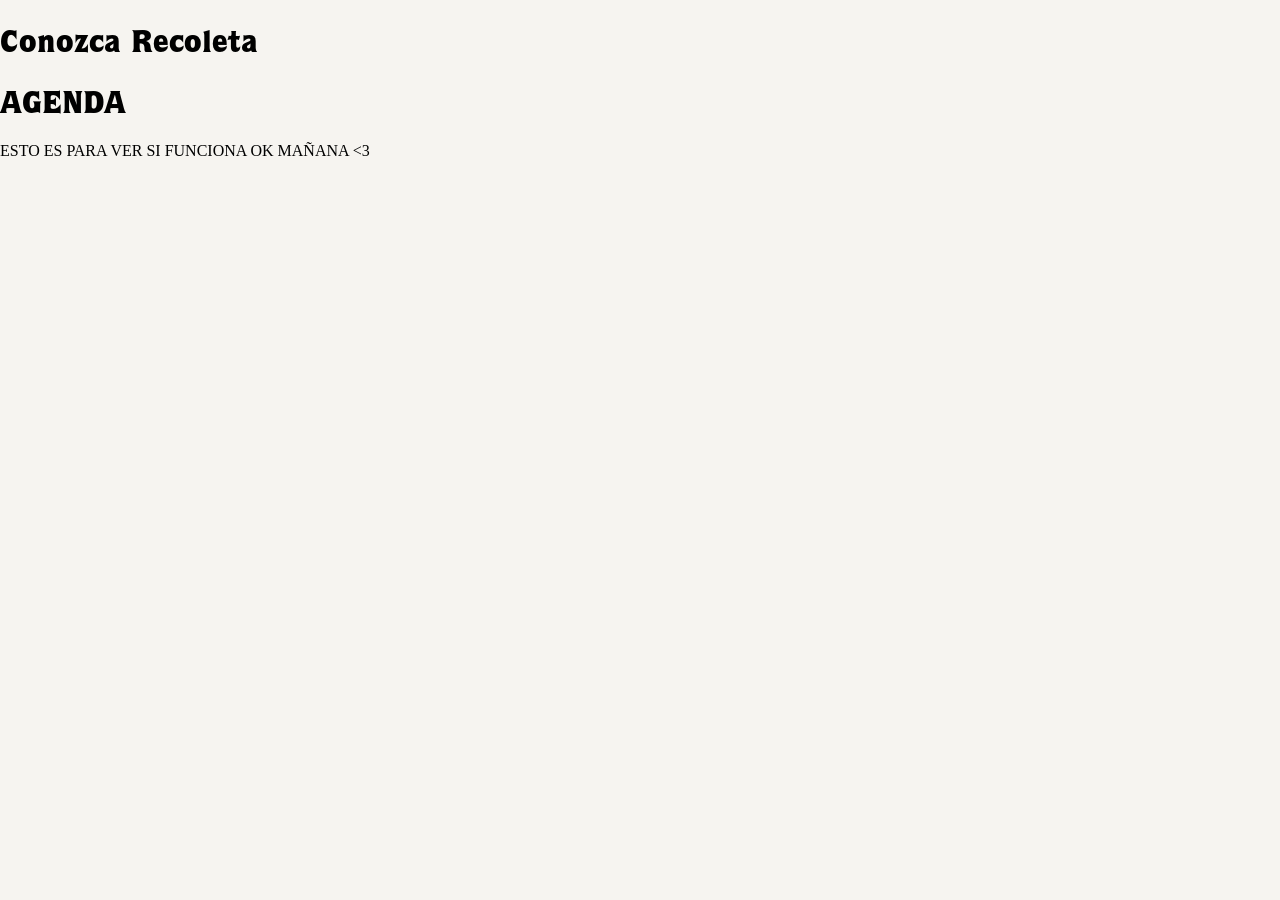
==== agenda.html @ 50818f52 "favicones" ====
<!DOCTYPE html>
<html>

<head>
    <meta charset="UTF-8">
    <title>Agenda │ Conozca Recoleta</title>
    <meta name="viewport" content="width=device-width, initial-scale=1.0" />
    <link rel="stylesheet" href="styles-conozca-recoleta.css">
    <link rel="icon" type="ico" href="img/favicon-recoleta-lila.ico">
    <style>
        @import url('https://fonts.googleapis.com/css2?family=Cardo:ital,wght@0,400;0,700;1,400&family=Quattrocento+Sans:ital,wght@0,400;0,700;1,400;1,700&display=swap');
    </style> <!--ACÁ VAN LAS FONT QUE SACAMOS DE GOOGLE, NO ME ACUERDO CUALES ERAN JIJI-->
</head>


<header>
    <nav>

    </nav>
</header>



<body>
    <h1>Conozca Recoleta</h1>
    <h1>AGENDA</h1>
    
    <p>ESTO ES PARA VER SI FUNCIONA
        OK MAÑANA <3
    </p>
</body>




<footer>

</footer>
---- styles-conozca-recoleta.css ----
/*CSS DOCUMENT*/
@charset "UTF-8";


/*Colores de recoleta:
CREMA Recoleta: #F6F4F0
VERDE Recoleta: #DBE88E
LILA Recoleta: #7368C6
VIOLETA Recoleta: 2F1C49*/




/*ESTA FUENTE NO VA, HAY QUE PONERLE LA OTRA Y CAMBIAR LOS LINKS DE LOS HTML, ES PARA USAR DE EJEMPLO*/
@font-face {
    .cardo-regular {
        font-family: "Cardo", serif;
        font-weight: 400;
        font-style: normal;
    }

    .cardo-bold {
        font-family: "Cardo", serif;
        font-weight: 700;
        font-style: normal;
    }

    .cardo-regular-italic {
        font-family: "Cardo", serif;
        font-weight: 400;
        font-style: italic;
    }

}


@font-face {
    font-family: "quorum";
    src: url("fonts/ITC Quorum Black Regular.otf") format("opentype");
    font-weight: normal;
    font-style: normal;
}

h1 {
    font-family: "quorum"; 
}

body {
    background-color: #F6F4F0;
    margin: 0;
    padding: 0;
    width: 100%;
    overflow-x: hidden;
    box-sizing: border-box;
}
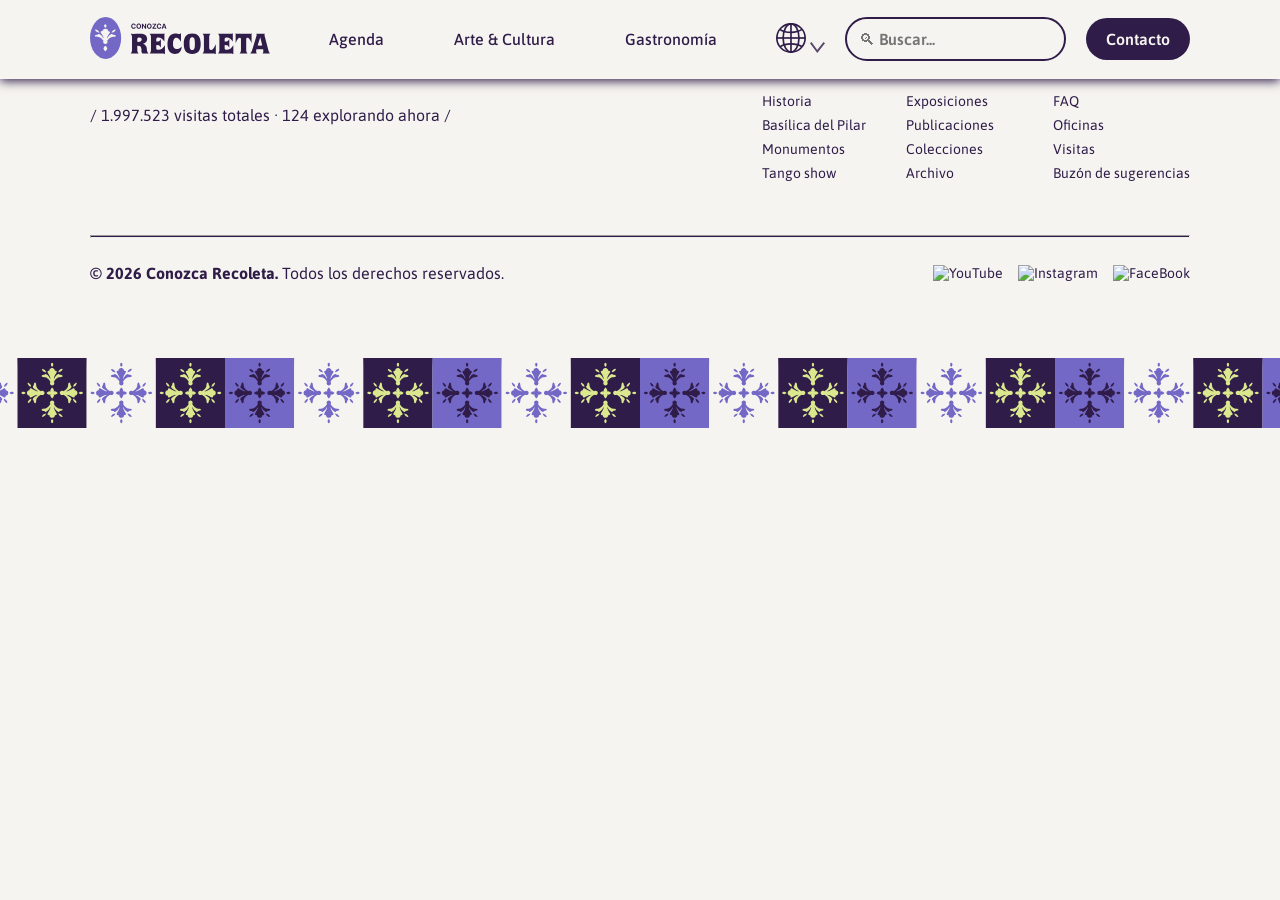
==== commit 85b50fac: "Hola!! hice el footer medio meh pero esta" ====
--- a/agenda.html
+++ b/agenda.html
@@ -13,26 +13,81 @@
 </head>
 
 
-<header>
-    <nav>
+<body>
+    <header>
+        <nav class="header-container">
+            <div class="header-logo">
+                <a href="index.html"><img src="/img/vectores/header_logotipo.svg" alt="header-logotipo"
+                        width="180px"></a>
+            </div>
+            <div class="header-navegacion">
+                <a href="agenda.html">Agenda</a>
+                <a href="#">Arte & Cultura</a>
+                <a href="gastronomia.html">Gastronomía</a>
+            </div>
+            <div class="header-idiomas">
+                <div>
+                    <img src="img/vectores/icono-idiomas.svg" alt="header-idioma" width="30px">
+                    <img src="img/vectores/icono-flecha.svg" alt="header-flecha" width="15px">
+                </div>
+                <input type="text" class="input-buscar" placeholder="🔍︎​ Buscar...">
+                <a href="#" class="header-contacto">Contacto</a>
+            </div>
+        </nav>
+    </header>
 
-    </nav>
-</header>
+    <main>
+<!--ACÁ PONGAN TODO EL CONTENIDO DE LA PAGINA AHRE QUE ERA OBVIO, puede que si ponen algo chiquito no se vea pq lo cubre el header--> 
+    </main>
 
+    <footer>
+        <section class="footer-section">
+            <div class="footer-superior">
+                <div class="footer-izquierda">
+                    <h2>Conozca Recoleta</h2>
+                    <p>/ 1.997.523 visitas totales · 124 explorando ahora /</p>
+                </div>
 
-
-<body>
-    <h1>Conozca Recoleta</h1>
-    <h1>AGENDA</h1>
-    
-    <p>ESTO ES PARA VER SI FUNCIONA
-        OK MAÑANA <3
-    </p>
-</body>
-
-
-
-
-<footer>
-
-</footer>+                <div class="footer-derecha">
+                    <div class="footer-links-descubri">
+                        <h4>Descubrí</h4>
+                        <ul>
+                            <li><a href="#">Historia</a></li>
+                            <li><a href="#">Basílica del Pilar</a></li>
+                            <li><a href="#">Monumentos</a></li>
+                            <li><a href="#">Tango show</a></li>
+                        </ul>
+                    </div>
+                    <div class="footer-links-arte">
+                        <h4>Arte & Guías</h4>
+                        <ul>
+                            <li><a href="#">Exposiciones</a></li>
+                            <li><a href="#">Publicaciones</a></li>
+                            <li><a href="#">Colecciones</a></li>
+                            <li><a href="#">Archivo</a></li>
+                        </ul>
+                    </div>
+                    <div class="footer-links-contacto">
+                        <h4>Contacto</h4>
+                        <ul>
+                            <li><a href="#">FAQ</a></li>
+                            <li><a href="#">Oficinas</a></li>
+                            <li><a href="#">Visitas</a></li>
+                            <li><a href="#">Buzón de sugerencias</a></li>
+                        </ul>
+                    </div>
+                </div>
+            </div>
+            <hr>
+            <div class="footer-inferior">
+                <p><span class="destacado-texto">&copy; 2026 Conozca Recoleta.</span> Todos los derechos reservados.</p>
+                <div class="footer-redes">
+                    <a href="#"><img src="IMG/vectores/icono-youtube.svg" alt="YouTube" width="35"></a>
+                    <a href="#"><img src="IMG/vectores/icono-instagram.svg" alt="Instagram" width="35"></a>
+                    <a href="#"><img src="IMG/vectores/icono-facebook.svg" alt="FaceBook" width="35"></a>
+                </div>
+            </div>
+        </section>
+        <img class="footer-guarda" src="img/vectores/guarda.svg" alt="guarda">
+    </footer>
+</body>
--- a/styles-conozca-recoleta.css
+++ b/styles-conozca-recoleta.css
@@ -1,39 +1,14 @@
 /*CSS DOCUMENT*/
 @charset "UTF-8";
 
-
-/*Colores de recoleta:
-CREMA Recoleta: #F6F4F0
-VERDE Recoleta: #DBE88E
-LILA Recoleta: #7368C6
-VIOLETA Recoleta: 2F1C49*/
-
-
-
-
-/*ESTA FUENTE NO VA, HAY QUE PONERLE LA OTRA Y CAMBIAR LOS LINKS DE LOS HTML, ES PARA USAR DE EJEMPLO*/
-@font-face {
-    .cardo-regular {
-        font-family: "Cardo", serif;
-        font-weight: 400;
-        font-style: normal;
-    }
-
-    .cardo-bold {
-        font-family: "Cardo", serif;
-        font-weight: 700;
-        font-style: normal;
-    }
-
-    .cardo-regular-italic {
-        font-family: "Cardo", serif;
-        font-weight: 400;
-        font-style: italic;
-    }
-
-}
-
-
+:root {
+    --violeta-recoleta: #2F1C49;
+    --lila-recoleta: #7368C6;
+    --verde-recoleta: #DBE88E;
+    --crema-recoleta: #F6F4F0;
+}
+
+/* Quorum (Logo y animación CONOZCA RECOLETA) */
 @font-face {
     font-family: "quorum";
     src: url("fonts/ITC Quorum Black Regular.otf") format("opentype");
@@ -41,15 +16,686 @@
     font-style: normal;
 }
 
-h1 {
-    font-family: "quorum"; 
+/* Inter (Fuente Variable - maneja todos los grosores) */
+@font-face {
+    font-family: "Inter";
+    src: url("fonts/Inter-VariableFont_opsz,wght.ttf") format("truetype");
+    font-weight: 100 900;
+    font-style: normal;
+}
+
+/* Asap - Regular */
+@font-face {
+    font-family: "Asap";
+    src: url("fonts/Asap-Regular.ttf") format("truetype");
+    font-weight: 400;
+    font-style: normal;
+}
+
+/* Asap - Medium */
+@font-face {
+    font-family: "Asap-medium";
+    src: url("fonts/Asap-Medium.ttf") format("truetype");
+    font-weight: 500;
+    font-style: normal;
+}
+
+/* Asap - Medium Italic */
+@font-face {
+    font-family: "Asap-mediumitalic";
+    src: url("fonts/Asap-MediumItalic.ttf") format("truetype");
+    font-weight: 500;
+    font-style: italic;
+}
+
+/* Asap - SemiBold */
+@font-face {
+    font-family: "Asap-semibold";
+    src: url("fonts/Asap-SemiBold.ttf") format("truetype");
+    font-weight: 600;
+    font-style: normal;
+}
+
+/* Asap - Bold */
+@font-face {
+    font-family: "Asap-bold";
+    src: url("fonts/Asap-Bold.ttf") format("truetype");
+    font-weight: 700;
+    font-style: normal;
+}
+
+/* Asap - Bold Italic */
+@font-face {
+    font-family: "Asap-bolditalic";
+    src: url("fonts/Asap-BoldItalic.ttf") format("truetype");
+    font-weight: 700;
+    font-style: italic;
+}
+
+/* Asap - Italic (Regular Italic) */
+@font-face {
+    font-family: "Asap-italic";
+    src: url("fonts/Asap-Italic.ttf") format("truetype");
+    font-weight: 400;
+    font-style: italic;
+}
+
+/* ========================================== */
+/* 3. ESTILOS BASE Y RESET                    */
+/* ========================================== */
+* {
+    box-sizing: border-box;
 }
 
 body {
-    background-color: #F6F4F0;
+    background-color: var(--crema-recoleta);
+    color: var(--violeta-recoleta);
+    font-family: 'Asap', sans-serif;
     margin: 0;
     padding: 0;
     width: 100%;
     overflow-x: hidden;
-    box-sizing: border-box;
-}+}
+
+/* ========================================== */
+/* 4. JERARQUÍAS Y TIPOGRAFÍAS                */
+/* ========================================== */
+
+/* Títulos principales */
+h1 {
+    font-family: 'Inter', sans-serif;
+    font-weight: normal;
+    font-size: 60px;
+}
+
+/* Subtítulos grandes (Inter Bold 30) */
+h2 {
+    font-family: 'Inter', sans-serif;
+    font-weight: bold;
+    font-size: 30px;
+}
+
+/* Subtítulos Asap Semibold 24 */
+h3 {
+    font-family: 'Asap', sans-serif;
+    font-weight: medium;
+    font-size: 24px;
+}
+
+/* Detalles minúsculos Asap regular 15 */
+h4 {
+    font-family: 'Asap', sans-serif;
+    font-weight: 700;
+    font-size: 20px;
+}
+
+/* Bloques de lectura (Asap Medium 20) */
+.bloque-lectura {
+    font-family: 'Asap', sans-serif;
+    font-weight: 500;
+    font-size: 20px;
+}
+
+/* CHICOS! HASTA ACÁ CAMBIÉ LAS TIPOS, CON LO QUE HABIAMOS DEFINIDO*/
+/* esta parte ya no lo toco por las dudas*/
+
+
+/* Copetes (Inter Medium Italic 18) */
+.copete {
+    font-family: 'Inter', sans-serif;
+    font-weight: 500;
+    font-style: italic;
+    font-size: 18px;
+}
+
+/* Bloque de texto (Asap Regular 12) */
+p,
+.bloque-texto {
+    font-family: 'Asap', sans-serif;
+    font-weight: 400;
+    font-size: 16px;
+    line-height: 1.5;
+}
+
+/* Menú hamburguesa (Asap Regular 13) */
+.menu-hamburguesa {
+    font-family: 'Asap', sans-serif;
+    font-weight: 400;
+    font-size: 13px;
+}
+
+/* Sección footer (Asap Regular 11) */
+.footer-section {
+    font-family: 'Asap', sans-serif;
+    font-weight: 400;
+    font-size: 14px;
+}
+
+/*//////////////////////////WEB////////////////////////////*/
+
+
+
+
+/*HEADER*/
+
+nav a {
+    text-decoration: none;
+    color: var(--violeta-recoleta);
+}
+
+.header-container {
+    position: fixed;
+    top: 0;
+    left: 0;
+    width: 100%;
+    z-index: 1000;
+
+    box-shadow: 0px 2px 10px var(--violeta-recoleta);
+    display: flex;
+    align-items: center;
+    justify-content: space-between;
+    padding: 17px 90px;
+    gap: 20px;
+    font-family: 'Asap-medium';
+    background-color: var(--crema-recoleta);
+}
+
+.header-navegacion {
+    display: flex;
+    gap: 70px;
+}
+
+.header-idiomas {
+    display: flex;
+    align-items: center;
+    gap: 20px;
+}
+
+.header-contacto {
+    font-family: 'Asap-semibold';
+    color: var(--crema-recoleta);
+    border-radius: 100px;
+    padding: 12px 20px;
+    background: var(--violeta-recoleta);
+    /* Acá tendría que estar el "Radicheta-recoleta" que falta */
+}
+
+.input-buscar {
+    background: transparent;
+    border: 2px solid var(--violeta-recoleta);
+    border-radius: 100px;
+    padding: 11px 12px;
+    font-size: 16px;
+    font-family: 'Asap-semibold';
+}
+
+/*INDEX*/
+
+
+
+
+
+
+/*AGENDA*/
+
+
+
+
+
+/*GASTRONOMIA*/
+
+.gastronomia {
+    display: flex;
+    width: 100%;
+    max-width: 1920px;
+    margin: 0 auto;
+    padding: 110px 270px 180px;
+    flex-direction: column;
+    align-items: flex-start;
+    gap: 105px;
+}
+
+/* CATEGORÍAS */
+
+.gastronomia .categoria {
+    display: flex;
+    width: 100%;
+    flex-direction: column;
+    gap: 45px;
+}
+
+/* TÍTULOS DE CATEGORÍAS */
+
+.gastronomia .categoria h2 {
+    width: 100%;
+    margin: 0;
+    padding-bottom: 8px;
+
+    font-family: 'Inter', sans-serif;
+    font-weight: 700;
+    font-size: 70px;
+    line-height: 1.1;
+
+    color: var(--lila-recoleta);
+    border-bottom: 2px solid var(--lila-recoleta);
+}
+
+/* GRILLA DE RESTAURANTES */
+
+.gastronomia .tarjetas {
+    display: grid;
+    width: 100%;
+    grid-template-columns: repeat(3, minmax(0, 1fr));
+    column-gap: 75px;
+}
+
+/* TARJETAS */
+
+.gastronomia .tarjeta {
+    display: flex;
+    min-width: 0;
+    flex-direction: column;
+}
+
+/* INFORMACIÓN DEL RESTAURANTE */
+
+.gastronomia .tarjeta-info {
+    display: flex;
+    min-height: 115px;
+    flex-direction: column;
+    align-items: flex-start;
+}
+
+.gastronomia .tarjeta h3 {
+    margin: 0 0 14px;
+
+    font-family: 'Asap', sans-serif;
+    font-weight: 600;
+    font-size: 29px;
+    line-height: 1.2;
+
+    color: var(--violeta-recoleta);
+}
+
+.gastronomia .horario {
+    margin: 0;
+    font-family: 'Asap-bold', sans-serif;
+    font-size: 16px;
+    line-height: 1.4;
+}
+
+.gastronomia .reserva {
+    margin: 0;
+    font-family: 'Asap', sans-serif;
+    font-size: 16px;
+    line-height: 1.4;
+}
+
+/* UBICACIÓN Y ACCIONES */
+
+.gastronomia .tarjeta-acciones {
+    display: flex;
+    width: 100%;
+    justify-content: space-between;
+    align-items: center;
+    margin-bottom: 8px;
+}
+
+.gastronomia .ubicacion {
+    font-family: 'Asap', sans-serif;
+    font-size: 16px;
+    color: var(--violeta-recoleta);
+    text-decoration: none;
+}
+
+.gastronomia .ubicacion:hover {
+    text-decoration: underline;
+}
+
+.gastronomia .iconos {
+    display: flex;
+    align-items: center;
+    gap: 12px;
+}
+
+
+
+/* BOTONES COMPARTIR Y GUARDAR */
+
+.gastronomia .iconos {
+    display: flex;
+    align-items: center;
+    gap: 12px;
+}
+
+.gastronomia .boton-icono {
+    display: flex;
+    width: 44px;
+    height: 42px;
+    padding: 0;
+    align-items: center;
+    justify-content: center;
+    flex-shrink: 0;
+
+    background-color: var(--verde-recoleta);
+    color: var(--violeta-recoleta);
+
+    border: none;
+    border-radius: 50%;
+    cursor: pointer;
+
+    transition: background-color 0.2s ease,
+        color 0.2s ease;
+}
+
+/* TAMAÑO DE LOS ÍCONOS */
+
+.gastronomia .compartir svg {
+    width: 20px;
+    height: 21px;
+}
+
+.gastronomia .guardar svg {
+    width: 25px;
+    height: 25px;
+}
+
+/* ESTADO ACTIVO */
+
+.gastronomia .boton-icono.activo {
+    background-color: var(--violeta-recoleta);
+    color: var(--crema-recoleta);
+}
+
+/* RELLENO DEL ÍCONO GUARDAR */
+
+.gastronomia .guardar.activo svg {
+    fill: var(--crema-recoleta);
+}
+
+/* HOVER */
+
+.gastronomia .boton-icono:hover {
+    transform: scale(1.05);
+}
+
+
+
+
+/* ========================================== */
+/* FOTOGRAFÍAS - GASTRONOMÍA                  */
+/* ========================================== */
+
+.gastronomia .contenedor-foto {
+    position: relative;
+    width: 100%;
+    aspect-ratio: 394.942 / 319.995;
+
+    border-radius: 19.231px;
+    overflow: hidden;
+
+    box-shadow: 7.525px 12.542px 9.197px 2.508px rgba(0, 0, 0, 0.25);
+}
+
+/* FOTOGRAFÍA */
+
+.gastronomia .foto-local {
+    display: block;
+    width: 100%;
+    height: 100%;
+    object-fit: cover;
+}
+
+/* FILTRO VIOLETA */
+
+.gastronomia .contenedor-foto::after {
+    content: "";
+    position: absolute;
+    inset: 0;
+
+    background-color: rgba(115, 104, 198, 0.4);
+
+    pointer-events: none;
+}
+
+
+/* ========================================== */
+/* MONOGRAMA SOBRE LAS FOTOGRAFÍAS            */
+/* ========================================== */
+
+.gastronomia .contenedor-foto {
+    position: relative;
+    width: 100%;
+    aspect-ratio: 394.942 / 319.995;
+    border-radius: 19.231px;
+    overflow: hidden;
+
+    box-shadow: 7.525px 12.542px 9.197px 2.508px rgba(0, 0, 0, 0.25);
+}
+
+.gastronomia .contenedor-foto .foto-local {
+    display: block;
+    width: 100%;
+    height: 100%;
+    object-fit: cover;
+    border-radius: 0;
+    box-shadow: none;
+}
+
+.gastronomia .contenedor-foto::after {
+    content: "";
+    position: absolute;
+    inset: 0;
+    background: rgba(115, 104, 198, 0.4);
+    pointer-events: none;
+}
+
+.gastronomia .monograma {
+    position: absolute;
+    right: 19.9px;
+    bottom: 12.8px;
+    width: 35.68px;
+    height: 50.17px;
+    z-index: 2;
+    pointer-events: none;
+}
+
+.gastronomia .monograma svg {
+    display: block;
+    width: 100%;
+    height: 100%;
+}
+
+
+/* RESPONSIVE */
+
+@media (max-width: 1500px) {
+    .gastronomia {
+        padding: 90px 8% 140px;
+    }
+
+    .gastronomia .tarjetas {
+        column-gap: 40px;
+    }
+}
+
+@media (max-width: 900px) {
+    .gastronomia {
+        padding: 70px 6% 100px;
+        gap: 80px;
+    }
+
+    .gastronomia .tarjetas {
+        grid-template-columns: repeat(2, minmax(0, 1fr));
+        gap: 50px 30px;
+    }
+
+    .gastronomia .categoria h2 {
+        font-size: 48px;
+    }
+}
+
+@media (max-width: 600px) {
+    .gastronomia {
+        padding: 50px 24px 80px;
+        gap: 65px;
+    }
+
+    .gastronomia .tarjetas {
+        grid-template-columns: 1fr;
+        gap: 45px;
+    }
+
+    .gastronomia .categoria {
+        gap: 30px;
+    }
+
+    .gastronomia .categoria h2 {
+        font-size: 38px;
+    }
+
+    .gastronomia .tarjeta-info {
+        min-height: 95px;
+    }
+}
+
+
+
+
+/*CEMENTERIO*/
+
+
+
+
+/*CENTRO CULRTURAL*/
+
+
+
+
+
+
+
+
+
+
+
+
+/*FOOTER*/
+
+.footer-section {
+    padding: 17px 90px;
+    box-shadow: 0px 2px 10px var(--violeta-recoleta);
+}
+
+footer ul {
+    list-style: none;
+    padding: 0;
+    text-decoration: none;
+}
+
+footer ul li {
+    margin-bottom: 8px;
+}
+
+footer a {
+    text-decoration: none;
+    color: var(--violeta-recoleta);
+}
+
+.footer-superior {
+    display: flex;
+    justify-content: space-between;
+    align-items: flex-start;
+    flex-wrap: wrap;
+    margin-bottom: 40px;
+}
+
+.footer-derecha {
+    display: flex;
+    gap: 40px;
+}
+
+hr {
+    height: 3px;
+    background-color: var(--violeta-recoleta);
+}
+
+.footer-inferior {
+    display: flex;
+    justify-content: space-between;
+    margin-bottom: 40px;
+}
+
+.destacado-texto {
+    font-family: 'Asap-bold', sans-serif;
+}
+
+.footer-redes {
+    display: flex;
+    gap: 15px;
+    align-items: center;
+}
+
+.footer-guarda {
+    width: 100%;
+    height: 70px;
+    object-fit: cover;
+    display: block;
+}
+
+/*////////////////MOBILE//////////////////////*/
+@media (max-width: 768px) {
+    body {
+        background-color: var(--crema-recoleta);
+        margin: 0;
+        padding: 0;
+        width: 100%;
+        overflow-x: hidden;
+        box-sizing: border-box;
+    }
+}
+
+
+/*HEADER*/
+
+
+
+
+
+
+
+/*INDEX*/
+
+
+
+
+
+
+/*AGENDA*/
+
+
+
+
+
+/*GASTRONOMIA*/
+
+
+
+
+/*CEMENTERIO*/
+
+
+
+
+/*CENTRO CULRTURAL*/
+
+
+
+
+
+
+
+
+
+
+/*FOOTER*/
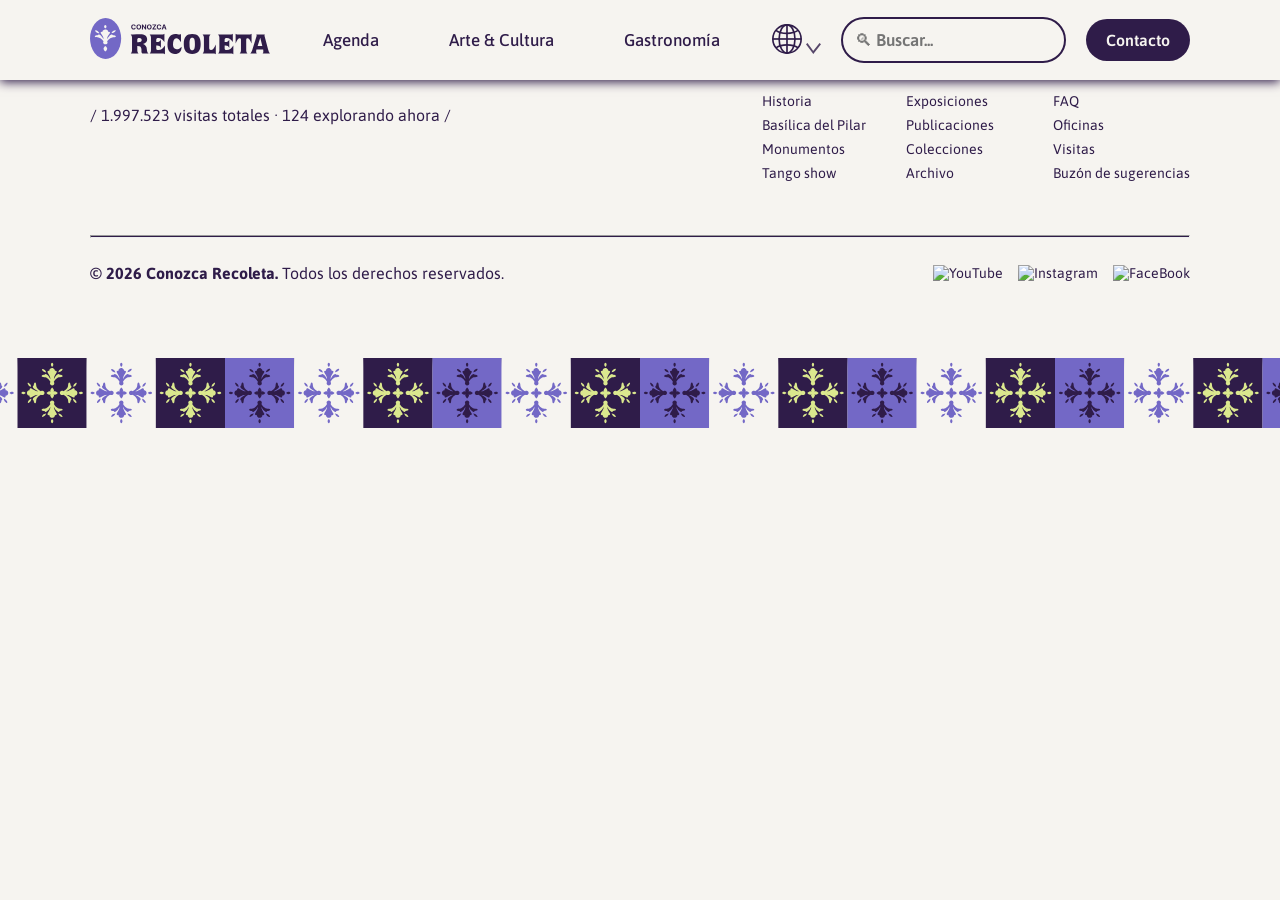
==== commit c00a4b9e: "correcion del head fuente que sobraba" ====
--- a/agenda.html
+++ b/agenda.html
@@ -7,9 +7,6 @@
     <meta name="viewport" content="width=device-width, initial-scale=1.0" />
     <link rel="stylesheet" href="styles-conozca-recoleta.css">
     <link rel="icon" type="ico" href="img/favicon-recoleta-lila.ico">
-    <style>
-        @import url('https://fonts.googleapis.com/css2?family=Cardo:ital,wght@0,400;0,700;1,400&family=Quattrocento+Sans:ital,wght@0,400;0,700;1,400;1,700&display=swap');
-    </style> <!--ACÁ VAN LAS FONT QUE SACAMOS DE GOOGLE, NO ME ACUERDO CUALES ERAN JIJI-->
 </head>
 
 
--- a/styles-conozca-recoleta.css
+++ b/styles-conozca-recoleta.css
@@ -104,8 +104,9 @@
 /* Títulos principales */
 h1 {
     font-family: 'Inter', sans-serif;
-    font-weight: normal;
-    font-size: 60px;
+    font-weight: 700;
+    font-size: 50px;
+
 }
 
 /* Subtítulos grandes (Inter Bold 30) */
@@ -203,6 +204,7 @@
 .header-navegacion {
     display: flex;
     gap: 70px;
+        font-size: 17px;
 }
 
 .header-idiomas {
@@ -225,17 +227,248 @@
     border: 2px solid var(--violeta-recoleta);
     border-radius: 100px;
     padding: 11px 12px;
-    font-size: 16px;
+    font-size: 17px;
     font-family: 'Asap-semibold';
 }
 
 /*INDEX*/
 
-
-
-
-
-
+.hero-mascara {
+    position: relative;
+    width: 100%;
+    height: 380px;
+    overflow: hidden;
+    background-color: var(--crema-recoleta);
+    display: flex;
+    align-items: center;
+    justify-content: center;
+}
+
+.tira-fotos {
+    position: absolute;
+    top: 50%;
+    left: 50%;
+    transform: translate(-50%, -50%);
+    display: flex;
+    height: 60%;
+    width: max-content;
+    z-index: 1;
+}
+
+.tira-fotos img {
+    height: 100%;
+    width: 280px;
+    object-fit: cover;
+}
+
+.franja-tapa {
+    position: absolute;
+    top: 0;
+    left: 0;
+    width: 100%;
+    height: 100%;
+    display: flex;
+    align-items: center;
+    overflow: hidden;
+    z-index: 2;
+}
+
+.track-contenido {
+    display: flex;
+    width: max-content;
+    animation: moverTexto 12s linear infinite;
+}
+
+.grupo-texto {
+    display: flex;
+    align-items: center;
+    flex-shrink: 0;
+}
+
+.texto-gigante {
+    font-family: 'quorum';
+    font-size: 15vw;
+    font-weight: bold;
+    color: var(--lila-recoleta);
+    background-color: var(--crema-recoleta);
+    white-space: nowrap;
+    padding-right: 30px;
+}
+
+.espacio-vacio {
+    width: 280px;
+    height: 250px;
+    background: transparent;
+    flex-shrink: 0;
+    margin-right: 30px;
+}
+
+@keyframes moverTexto {
+    0% {
+        transform: translateX(0);
+    }
+    100% {
+        transform: translateX(-50%);
+    }
+}
+
+
+/* Sección noticias */
+.ultimas-noticias {
+  background-color: var(--verde-recoleta);
+  padding: 40px 20px;
+  font-family: 'Inter', sans-serif;
+}
+ 
+.ultimas-noticias h1 {
+  color: var(--violeta-recoleta);
+  margin-bottom: 25px;
+  border-bottom: 2px solid var(--violeta-recoleta);
+  padding-bottom: 10px;
+  max-width: 1200px;
+  margin-left: auto;
+  margin-right: auto;
+}
+ 
+.carrusel-contenedor {
+  display: flex;
+  align-items: center;
+  justify-content: center;
+  position: relative;
+  max-width: 1240px;
+  margin: 0 auto;
+}
+ 
+.tarjetas-track {
+  display: flex;
+  gap: 35px;
+  overflow-x: auto;
+  scroll-behavior: smooth;
+  scroll-snap-type: x mandatory;
+  padding: 30px;
+  scroll-padding-inline: 30px;
+  box-sizing: border-box;
+  width: 100%;
+  max-width: 1150px;
+  scrollbar-width: none;
+}
+ 
+.tarjetas-track::-webkit-scrollbar {
+  display: none;
+}
+ 
+.tarjeta-noticia {
+  background-color: var(--crema-recoleta);
+  border-radius: 16px;
+  box-shadow: 0 4px 20px color-mix(in srgb, var(--violeta-recoleta) 25%, transparent);
+  min-width: 340px;
+  max-width: 340px;
+  flex-shrink: 0;
+  display: flex;
+  flex-direction: column;
+  justify-content: space-between;
+  padding: 20px;
+  scroll-snap-align: start;
+  box-sizing: border-box;
+}
+ 
+.tarjeta-noticia img {
+  width: 100%;
+  height: 200px;
+  object-fit: cover;
+  border-radius: 10px;
+  margin-bottom: 15px;
+}
+ 
+.tarjeta-noticia .fecha {
+  font-size: 0.85rem;
+  color: var(--violeta-recoleta);
+  margin-bottom: 8px;
+  display: block;
+}
+ 
+.tarjeta-noticia h3 {
+  font-size: 1.2rem;
+  color: var(--violeta-recoleta);
+  margin-bottom: 10px;
+  line-height: 1.4;
+}
+ 
+.tarjeta-noticia p {
+  color: var(--violeta-recoleta);
+  margin-bottom: 20px;
+  line-height: 1.5;
+  flex-grow: 1;
+}
+ 
+.botones-tarjeta {
+  display: flex;
+  gap: 10px;
+}
+ 
+.botones-tarjeta button {
+  flex: 1;
+  padding: 10px;
+  border-radius: 20px;
+  font-size: 0.9rem;
+  cursor: pointer;
+  font-weight: 500;
+}
+ 
+.botones-tarjeta button:first-child {
+  background-color: transparent;
+  border: 1px solid var(--violeta-recoleta);
+  color: var(--violeta-recoleta);
+}
+ 
+.botones-tarjeta button:last-child {
+  background-color: var(--violeta-recoleta);
+  border: 1px solid var(--violeta-recoleta);
+  color: var(--crema-recoleta);
+}
+ 
+.flecha {
+  background-color: var(--violeta-recoleta);
+  color: var(--crema-recoleta);
+  border: none;
+  width: 45px;
+  height: 45px;
+  border-radius: 50%;
+  font-size: 1.2rem;
+  cursor: pointer;
+  display: flex;
+  align-items: center;
+  justify-content: center;
+  z-index: 10;
+  flex-shrink: 0;
+  margin: 0;
+  transition: transform 0.2s ease, background-color 0.2s ease;
+}
+ 
+.flecha:hover {
+  background-color: var(--violeta-recoleta);
+  transform: scale(1.05);
+}
+ 
+@media (max-width: 768px) {
+  .carrusel-contenedor {
+    padding: 0 10px;
+  }
+ 
+  .flecha {
+    display: none;
+  }
+ 
+  .tarjetas-track {
+    padding: 20px;
+    scroll-padding-inline: 20px;
+  }
+ 
+  .tarjeta-noticia {
+    min-width: 280px;
+    max-width: 280px;
+  }
+}
 /*AGENDA*/
 
 
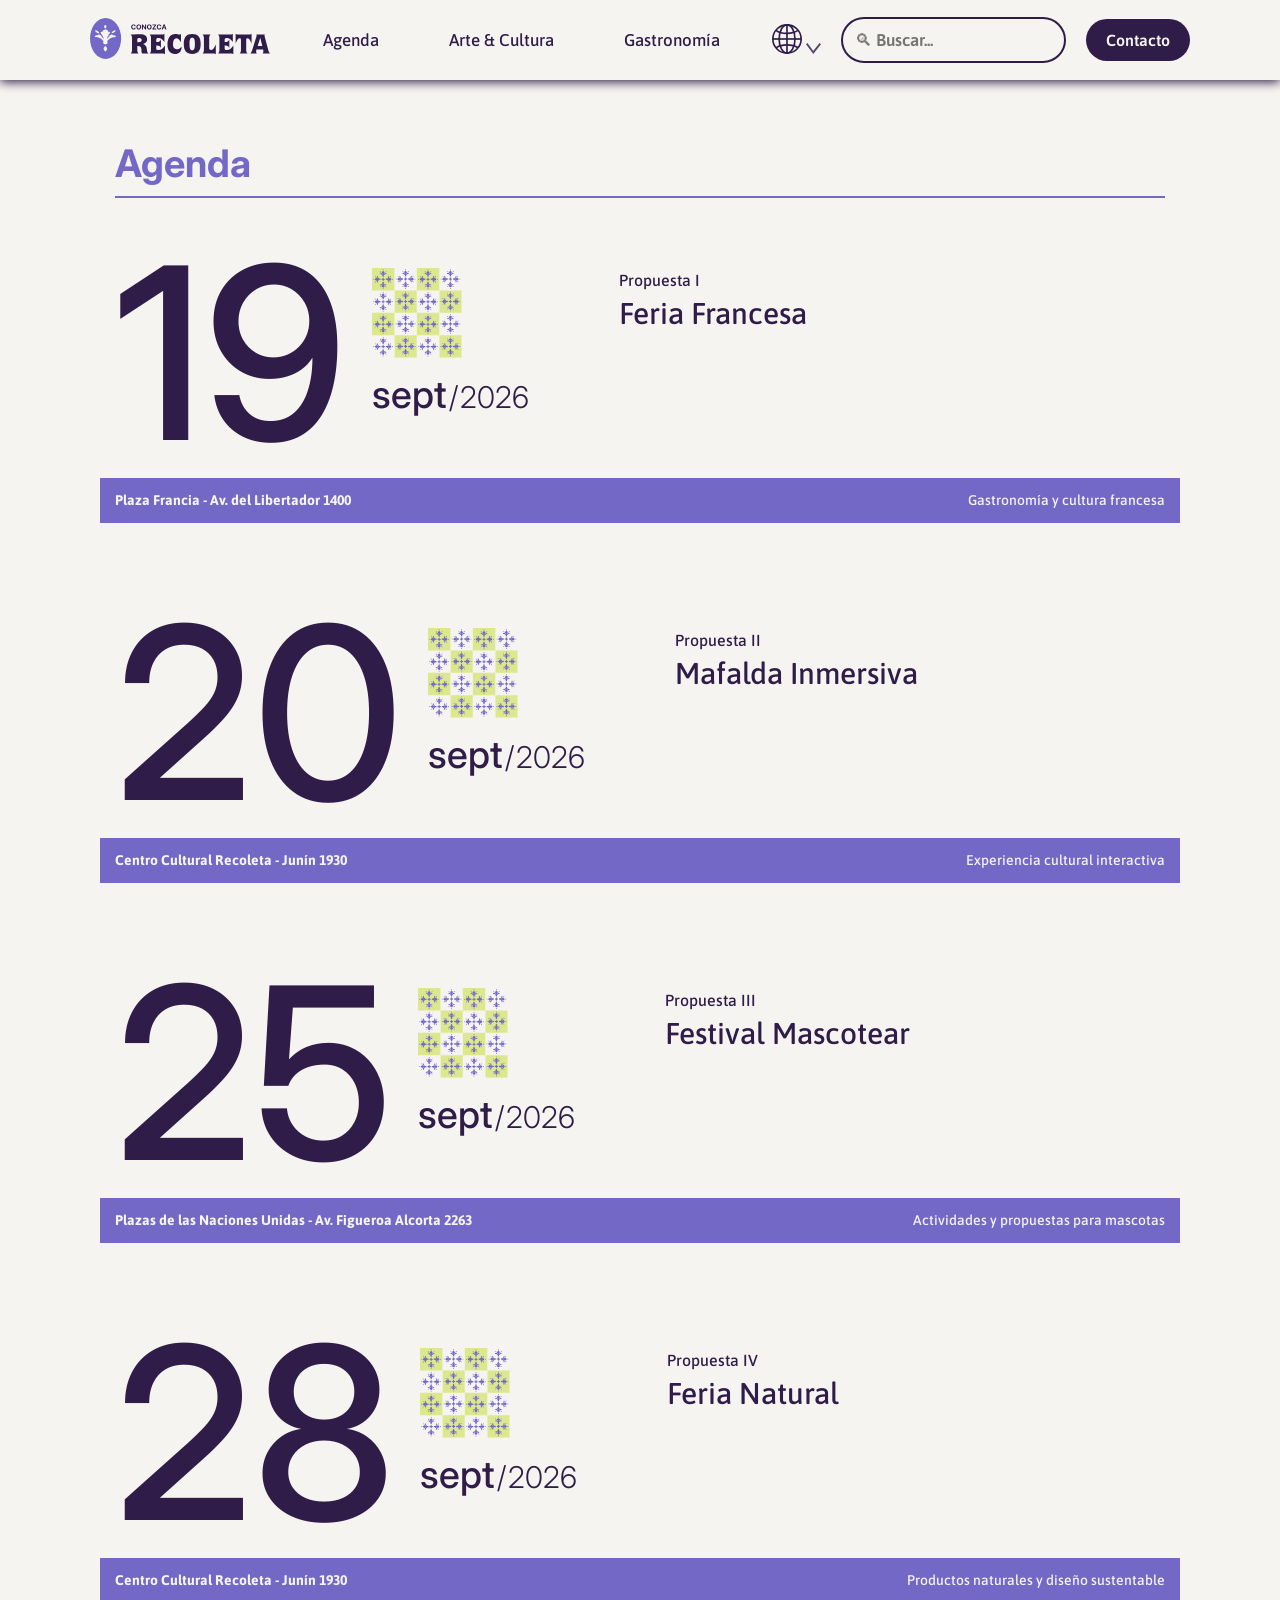
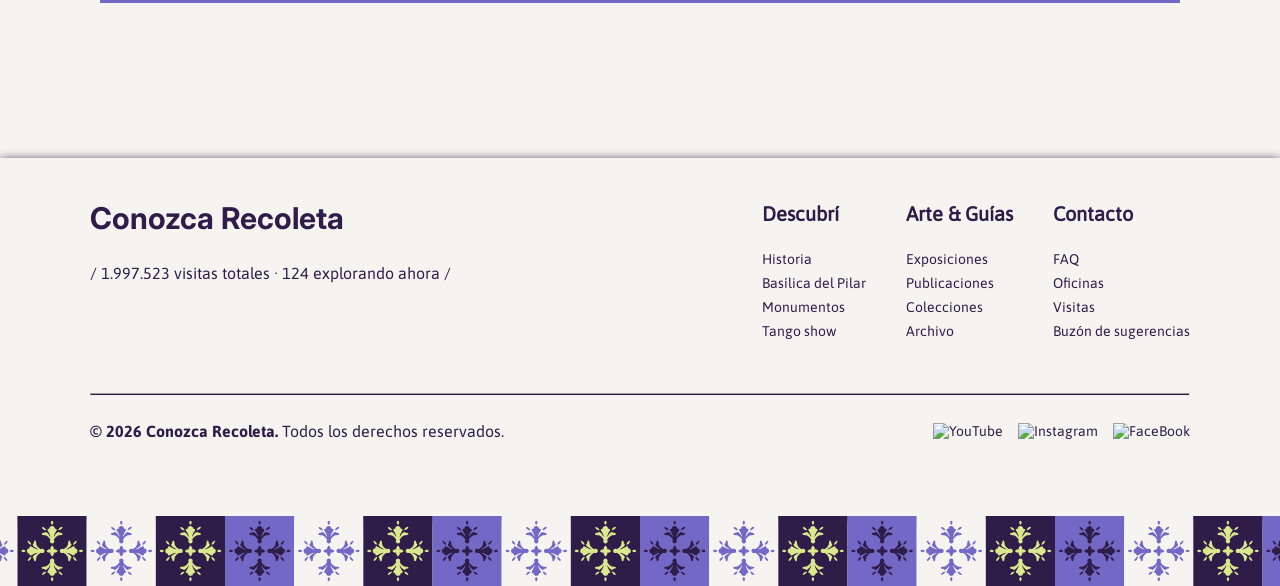
==== commit c109cbfb: "cambios agenda y css" ====
--- a/agenda.html
+++ b/agenda.html
@@ -34,7 +34,125 @@
     </header>
 
     <main>
-<!--ACÁ PONGAN TODO EL CONTENIDO DE LA PAGINA AHRE QUE ERA OBVIO, puede que si ponen algo chiquito no se vea pq lo cubre el header--> 
+<section class="agenda-seccion">
+        <h1 class="agenda-titulo-principal">Agenda</h1>
+
+        <!-- Propuesta I -->
+        <article class="tarjeta-agenda">
+            <div class="agenda-contenido-interno">
+                <div class="agenda-grupo-fecha">
+                    <span class="agenda-numero">19</span>
+                    <div class="agenda-columna-fecha">
+                        <div class="agenda-contenedor-img">
+                            <img src="img/vectores/baldosa.svg" alt="Baldosa Recoleta" class="agenda-baldosa" width="100">
+                            <img src="img/web/agenda/1-feria-francesa.jpg" alt="Feria Francesa" class="agenda-foto" width="100">
+                        </div>
+                        <p class="agenda-texto-mes-anio"><span class="agenda-mes">sept</span><span class="agenda-barra">/</span><span class="agenda-anio">2026</span></p>
+                    </div>
+                </div>
+
+                <div class="agenda-info-evento">
+                    <p class="agenda-subtitulo">Propuesta I</p>
+                    <h2 class="agenda-nombre">Feria Francesa</h2>
+                    <p class="agenda-descripcion">Disfrutá de la mejor gastronomía francesa sin salir de Buenos Aires, un rincón gourmet perfecto para disfrutar en familia o con amigos.</p>
+                </div>
+            </div>
+
+            <div class="agenda-franja-violeta">
+                <div class="agenda-franja-interno">
+                    <p class="agenda-direccion">Plaza Francia - Av. del Libertador 1400</p>
+                    <p class="agenda-categoria">Gastronomía y cultura francesa</p>
+                </div>
+            </div>
+        </article>
+
+        <!-- Propuesta II -->
+        <article class="tarjeta-agenda">
+            <div class="agenda-contenido-interno">
+                <div class="agenda-grupo-fecha">
+                    <span class="agenda-numero">20</span>
+                    <div class="agenda-columna-fecha">
+                        <div class="agenda-contenedor-img">
+                            <img src="img/vectores/baldosa.svg" alt="Baldosa Recoleta" class="agenda-baldosa" width="100">
+                            <img src="img/web/agenda/2-mafalda-inmersiva.jpg" alt="Mafalda Inmersiva" class="agenda-foto" width="100">
+                        </div>
+                        <p class="agenda-texto-mes-anio"><span class="agenda-mes">sept</span><span class="agenda-barra">/</span><span class="agenda-anio">2026</span></p>
+                    </div>
+                </div>
+
+                <div class="agenda-info-evento">
+                    <p class="agenda-subtitulo">Propuesta II</p>
+                    <h2 class="agenda-nombre">Mafalda Inmersiva</h2>
+                    <p class="agenda-descripcion">Esta muestra te invita a caminar por los escenarios interactivos de Quino, revivir sus reflexiones y sumergirte en proyecciones de 360°.</p>
+                </div>
+            </div>
+
+            <div class="agenda-franja-violeta">
+                <div class="agenda-franja-interno">
+                    <p class="agenda-direccion">Centro Cultural Recoleta - Junín 1930</p>
+                    <p class="agenda-categoria">Experiencia cultural interactiva</p>
+                </div>
+            </div>
+        </article>
+
+        <!-- Propuesta III -->
+        <article class="tarjeta-agenda">
+            <div class="agenda-contenido-interno">
+                <div class="agenda-grupo-fecha">
+                    <span class="agenda-numero">25</span>
+                    <div class="agenda-columna-fecha">
+                        <div class="agenda-contenedor-img">
+                            <img src="img/vectores/baldosa.svg" alt="Baldosa Recoleta" class="agenda-baldosa" width="100">
+                            <img src="img/web/agenda/3-festival-mascotear.png" alt="Festival Mascotear" class="agenda-foto" width="100">
+                        </div>
+                        <p class="agenda-texto-mes-anio"><span class="agenda-mes">sept</span><span class="agenda-barra">/</span><span class="agenda-anio">2026</span></p>
+                    </div>
+                </div>
+
+                <div class="agenda-info-evento">
+                    <p class="agenda-subtitulo">Propuesta III</p>
+                    <h2 class="agenda-nombre">Festival Mascotear</h2>
+                    <p class="agenda-descripcion">El espacio definitivo para los amantes de los animales, vení a disfrutar de talleres de tenencia responsable, juegos al aire libre, y una jornada especial de adopción consciente.</p>
+                </div>
+            </div>
+
+            <div class="agenda-franja-violeta">
+                <div class="agenda-franja-interno">
+                    <p class="agenda-direccion">Plazas de las Naciones Unidas - Av. Figueroa Alcorta 2263</p>
+                    <p class="agenda-categoria">Actividades y propuestas para mascotas</p>
+                </div>
+            </div>
+        </article>
+
+        <!-- Propuesta IV -->
+        <article class="tarjeta-agenda">
+            <div class="agenda-contenido-interno">
+                <div class="agenda-grupo-fecha">
+                    <span class="agenda-numero">28</span>
+                    <div class="agenda-columna-fecha">
+                        <div class="agenda-contenedor-img">
+                            <img src="img/vectores/baldosa.svg" alt="Baldosa Recoleta" class="agenda-baldosa" width="100">
+                            <img src="img/web/agenda/4-feria-natural.jpg" alt="Feria Natural" class="agenda-foto" width="100">
+                        </div>
+                        <p class="agenda-texto-mes-anio"><span class="agenda-mes">sept</span><span class="agenda-barra">/</span><span class="agenda-anio">2026</span></p>
+                    </div>
+                </div>
+
+                <div class="agenda-info-evento">
+                    <p class="agenda-subtitulo">Propuesta IV</p>
+                    <h2 class="agenda-nombre">Feria Natural</h2>
+                    <p class="agenda-descripcion">Encontrá productos orgánicos, cosmética natural y alimentos agroecológicos directo de sus productores. Además, podrás sumarte a charlas sobre sustentabilidad y talleres de huerta urbana.</p>
+                </div>
+            </div>
+
+            <div class="agenda-franja-violeta">
+                <div class="agenda-franja-interno">
+                    <p class="agenda-direccion">Centro Cultural Recoleta - Junín 1930</p>
+                    <p class="agenda-categoria">Productos naturales y diseño sustentable</p>
+                </div>
+            </div>
+        </article>
+    </section>
     </main>
 
     <footer>
--- a/styles-conozca-recoleta.css
+++ b/styles-conozca-recoleta.css
@@ -802,12 +802,76 @@
 
 /*CENTRO CULRTURAL*/
 
-
-
-
-
-
-
+.ccr-hero {
+    margin-top: 80px;
+    padding: 40px 60px;
+}
+
+.ccr-hero nav {
+    font-family: 'Asap', sans-serif;
+    font-size: 15px;
+    margin-bottom: 30px;
+}
+
+.ccr-hero nav a {
+    text-decoration: none;
+}
+
+.ccr-hero nav a:after {
+    content: " >";
+    margin: 0 8px;
+    color: var(--violeta-recoleta);
+}
+
+.ccr-hero nav a:last-child:after {
+    content: "";
+}
+
+.ccr-hero nav a:first-child {
+    font-weight: 700;
+}
+
+.ccr-presentacion {
+    display: flex;
+    justify-content: space-between;
+    align-items: flex-start;
+    gap: 60px;
+    padding: 0px 100px;
+}
+
+
+.ccr-presentacion-text h1 {
+    font-family: 'Inter', sans-serif;
+    font-weight: normal;
+    margin: 0 0 10px 0;
+    padding-bottom: 15px;
+    border-bottom: 2px solid var(--violeta-recoleta);
+
+}
+
+.ccr-presentacion-text h4 {
+    font-weight: 400 !important;
+    color: var(--violeta-recoleta);
+    margin-top: 0;
+    margin-bottom: 30px;
+    padding-bottom: 12px;
+
+}
+
+.ccr-presentacion-text p {
+    font-family: 'Asap', sans-serif;
+    font-weight: 500;
+    font-size: 20px;
+    margin: 0;
+}
+
+.ccr-presentacion img {
+    max-width: 100%;
+    height: auto;
+    display: block;
+    border-radius: 30px;
+    box-shadow: 7.525px 12.542px 9.197px 2.508px rgba(0, 0, 0, 0.25);
+}
 
 
 
@@ -905,7 +969,207 @@
 
 
 /*AGENDA*/
-
+.agenda-seccion {
+    width: 100%;
+    margin-top: 140px; /* Salva el header fijo superior */
+    padding-bottom: 80px;
+    padding-left: 100px;
+    padding-right: 100px;
+    box-sizing: border-box;
+}
+
+/* Título Principal */
+.agenda-titulo-principal {
+    font-family: 'Inter', sans-serif;
+    font-weight: 700;
+    font-size: 38px;
+    color: var(--lila-recoleta);
+    border-bottom: 2px solid var(--lila-recoleta);
+    padding-bottom: 10px;
+    max-width: 1050px;
+    margin: 0 auto 40px auto;
+}
+
+/* Tarjeta contenedora de evento */
+.tarjeta-agenda {
+    width: 100%;
+    background-color: transparent;
+    margin-bottom: 50px;
+    transition: background-color 0.2s ease;
+    padding-bottom: 25px;
+}
+
+/* Efecto hover: El fondo verde ocupa todo el ancho de la pantalla */
+.tarjeta-agenda:hover {
+    background-color: var(--verde-recoleta);
+}
+
+/* Contenido interno alineado a los ejes */
+.agenda-contenido-interno {
+    max-width: 1050px;
+    margin: 0 auto;
+    display: flex;
+    align-items: center;
+    justify-content: flex-start;
+    padding: 25px 0;
+}
+
+/* Grupo izquierdo (Número + Baldosa/Fecha) */
+.agenda-grupo-fecha {
+    display: flex;
+    align-items: center;
+    gap: 25px;
+}
+
+.agenda-numero {
+    font-family: 'Inter', sans-serif;
+    font-weight: 500;
+    font-size: 240px;
+    color: var(--violeta-recoleta);
+    line-height: 0.75;
+    margin: 0;
+}
+
+.agenda-columna-fecha {
+    display: flex;
+    flex-direction: column;
+    align-items: flex-start;
+}
+
+/* Baldosa y foto en hover */
+.agenda-contenedor-img {
+    position: relative;
+    width: 90px;
+    height: 90px;
+}
+
+.agenda-baldosa {
+    display: block;
+    width: 100%;
+    height: 100%;
+    object-fit: contain;
+}
+
+.agenda-foto {
+    display: none;
+    width: 100%;
+    height: 100%;
+    object-fit: cover;
+    border-radius: 4px;
+}
+
+.tarjeta-agenda:hover .agenda-baldosa {
+    display: none;
+}
+
+.tarjeta-agenda:hover .agenda-foto {
+    display: block;
+}
+
+/* Mes y Año */
+.agenda-texto-mes-anio {
+    font-family: 'Inter', sans-serif;
+    color: var(--violeta-recoleta);
+    margin-top: 8px;
+    white-space: nowrap;
+}
+
+.agenda-mes {
+    font-family: 'Inter', sans-serif;
+    font-weight: 500;
+    font-size: 38px;
+}
+
+.agenda-barra {
+    font-family: 'Inter', sans-serif;
+    font-weight: 300;
+    font-size: 30px;
+    margin: 0 2px;
+}
+
+.agenda-anio {
+    font-family: 'Inter', sans-serif;
+    font-weight: 300;
+    font-size: 30px;
+}
+
+/* Bloque derecho con margen izquierdo ampliado para separarlo de la fecha */
+.agenda-info-evento {
+    display: flex;
+    flex-direction: column;
+    justify-content: flex-start;
+    align-self: flex-start;
+    margin-top: 5px;
+    margin-left: 90px; 
+    max-width: 450px;
+}
+
+/* Subtítulo Propuesta (Asap Medium) */
+.agenda-subtitulo {
+    font-family: 'Asap-medium', 'Asap', sans-serif;
+    font-weight: 500;
+    font-size: 16px;
+    color: var(--violeta-recoleta);
+    margin: 0;
+}
+
+/* Nombre del evento (Asap Medium) */
+.agenda-nombre {
+    font-family: 'Asap-medium', 'Asap', sans-serif;
+    font-weight: 500;
+    font-size: 30px;
+    color: var(--violeta-recoleta);
+    margin: 4px 0 0 0;
+}
+
+/* Descripción que aparece en hover (En Asap Medium como pediste) */
+.agenda-descripcion {
+    display: none;
+    font-family: 'Asap-medium', 'Asap', sans-serif;
+    font-weight: 500;
+    font-size: 14px;
+    color: var(--violeta-recoleta);
+    line-height: 1.4;
+    margin: 8px 0 0 0;
+}
+
+.tarjeta-agenda:hover .agenda-descripcion {
+    display: block;
+}
+
+/* Franja violeta inferior (ocupa el 100% de la pantalla) */
+.agenda-franja-violeta {
+    width: 100%;
+    background-color: var(--lila-recoleta);
+    margin-top: 10px;
+}
+
+/* Contenedor interno de la franja alineado a los ejes */
+.agenda-franja-interno {
+    max-width: 1050px;
+    margin: 0 auto;
+    display: flex;
+    justify-content: space-between;
+    align-items: center;
+    padding: 12px 0;
+    box-sizing: border-box;
+}
+
+.agenda-direccion {
+    font-family: 'Asap-bold', 'Asap', sans-serif;
+    font-weight: 700;
+    font-size: 14px;
+    color: var(--crema-recoleta);
+    margin: 0;
+}
+
+.agenda-categoria {
+    font-family: 'Asap-medium', 'Asap', sans-serif;
+    font-weight: 500;
+    font-size: 14px;
+    color: var(--crema-recoleta);
+    margin: 0;
+}
 
 
 
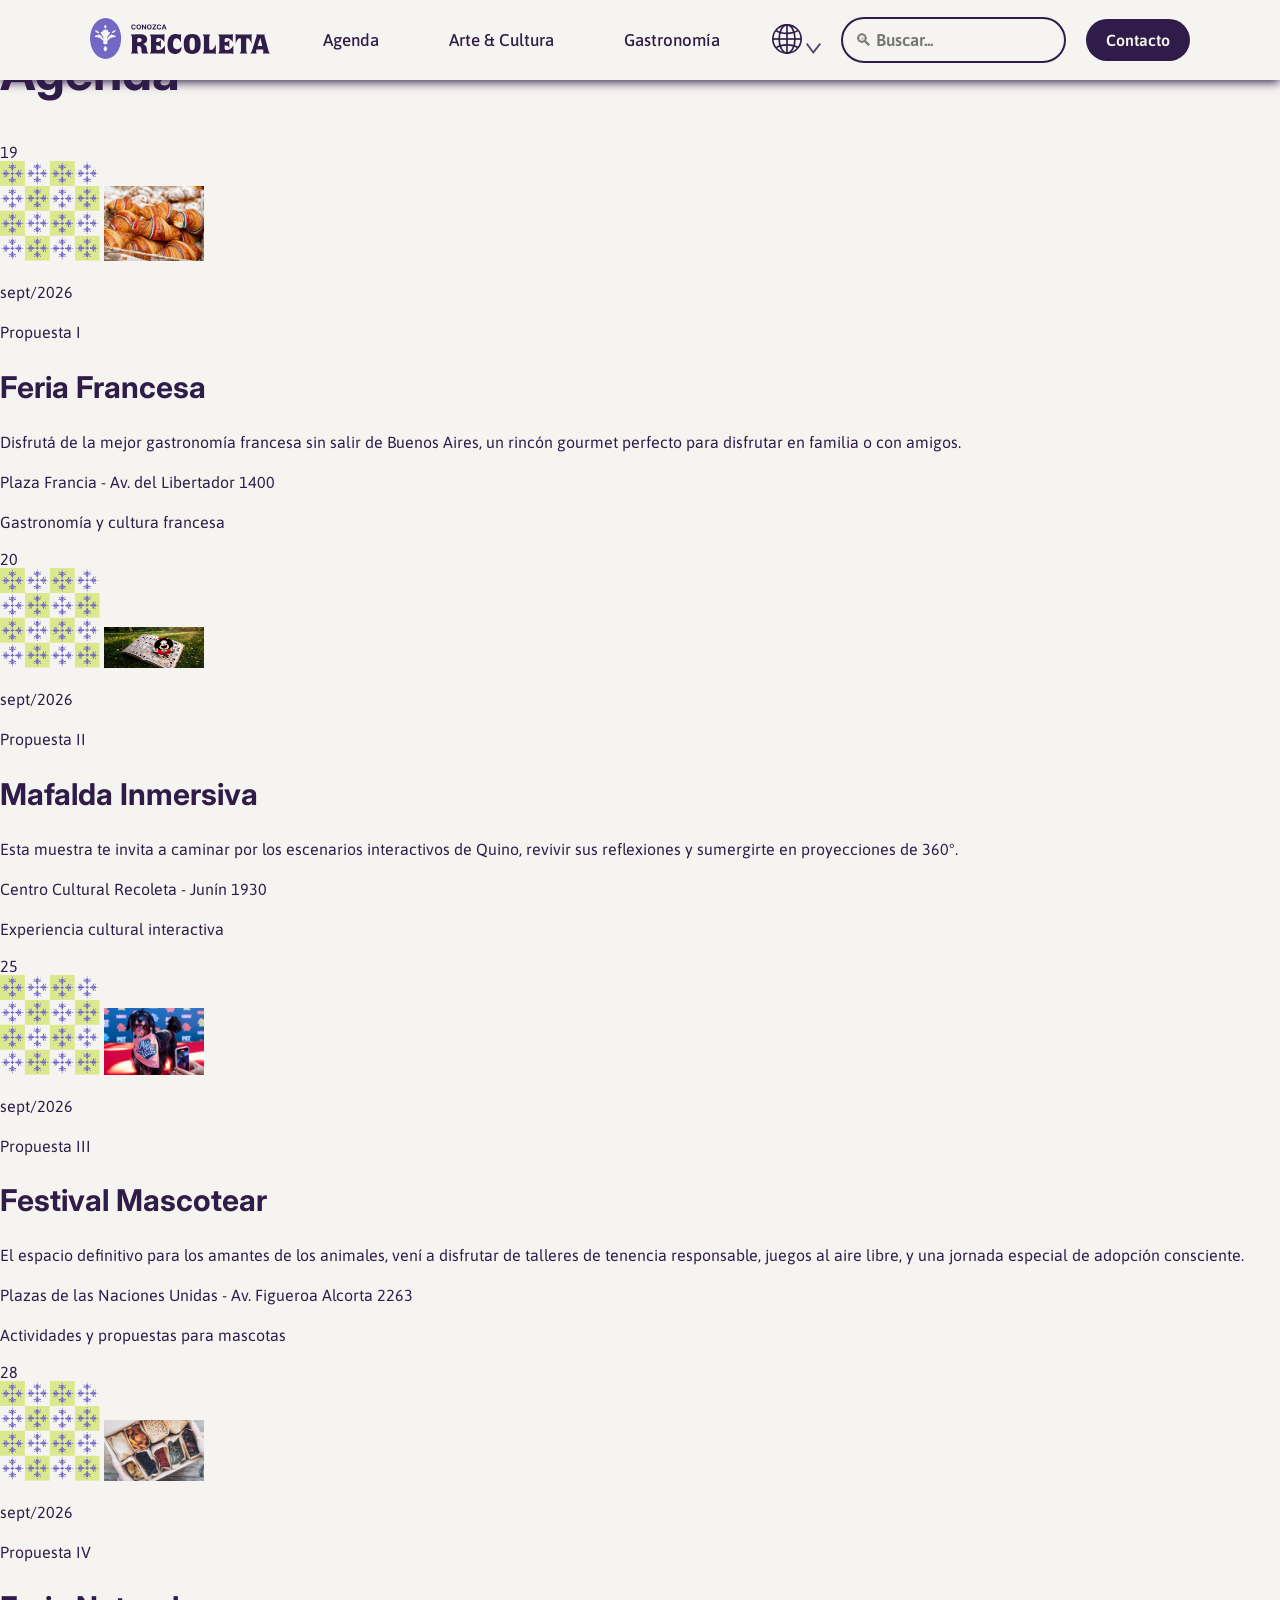
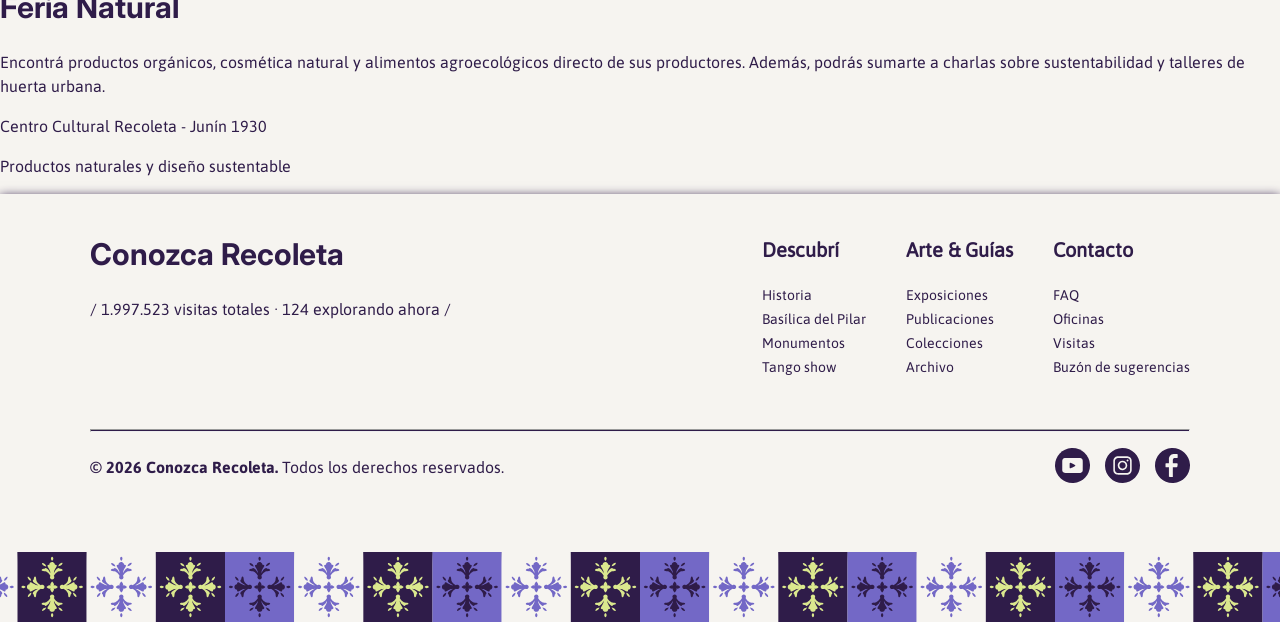
==== commit 379a7c97: "cementerio-web-mobile-y-arreglo-detalles-generales" ====
--- a/agenda.html
+++ b/agenda.html
@@ -14,7 +14,7 @@
     <header>
         <nav class="header-container">
             <div class="header-logo">
-                <a href="index.html"><img src="/img/vectores/header_logotipo.svg" alt="header-logotipo"
+                <a href="index.html"><img src="img/vectores/header_logotipo.svg" alt="header-logotipo"
                         width="180px"></a>
             </div>
             <div class="header-navegacion">
@@ -34,125 +34,143 @@
     </header>
 
     <main>
-<section class="agenda-seccion">
-        <h1 class="agenda-titulo-principal">Agenda</h1>
-
-        <!-- Propuesta I -->
-        <article class="tarjeta-agenda">
-            <div class="agenda-contenido-interno">
-                <div class="agenda-grupo-fecha">
-                    <span class="agenda-numero">19</span>
-                    <div class="agenda-columna-fecha">
-                        <div class="agenda-contenedor-img">
-                            <img src="img/vectores/baldosa.svg" alt="Baldosa Recoleta" class="agenda-baldosa" width="100">
-                            <img src="img/web/agenda/1-feria-francesa.jpg" alt="Feria Francesa" class="agenda-foto" width="100">
-                        </div>
-                        <p class="agenda-texto-mes-anio"><span class="agenda-mes">sept</span><span class="agenda-barra">/</span><span class="agenda-anio">2026</span></p>
-                    </div>
-                </div>
-
-                <div class="agenda-info-evento">
-                    <p class="agenda-subtitulo">Propuesta I</p>
-                    <h2 class="agenda-nombre">Feria Francesa</h2>
-                    <p class="agenda-descripcion">Disfrutá de la mejor gastronomía francesa sin salir de Buenos Aires, un rincón gourmet perfecto para disfrutar en familia o con amigos.</p>
-                </div>
-            </div>
-
-            <div class="agenda-franja-violeta">
-                <div class="agenda-franja-interno">
-                    <p class="agenda-direccion">Plaza Francia - Av. del Libertador 1400</p>
-                    <p class="agenda-categoria">Gastronomía y cultura francesa</p>
-                </div>
-            </div>
-        </article>
-
-        <!-- Propuesta II -->
-        <article class="tarjeta-agenda">
-            <div class="agenda-contenido-interno">
-                <div class="agenda-grupo-fecha">
-                    <span class="agenda-numero">20</span>
-                    <div class="agenda-columna-fecha">
-                        <div class="agenda-contenedor-img">
-                            <img src="img/vectores/baldosa.svg" alt="Baldosa Recoleta" class="agenda-baldosa" width="100">
-                            <img src="img/web/agenda/2-mafalda-inmersiva.jpg" alt="Mafalda Inmersiva" class="agenda-foto" width="100">
-                        </div>
-                        <p class="agenda-texto-mes-anio"><span class="agenda-mes">sept</span><span class="agenda-barra">/</span><span class="agenda-anio">2026</span></p>
-                    </div>
-                </div>
-
-                <div class="agenda-info-evento">
-                    <p class="agenda-subtitulo">Propuesta II</p>
-                    <h2 class="agenda-nombre">Mafalda Inmersiva</h2>
-                    <p class="agenda-descripcion">Esta muestra te invita a caminar por los escenarios interactivos de Quino, revivir sus reflexiones y sumergirte en proyecciones de 360°.</p>
-                </div>
-            </div>
-
-            <div class="agenda-franja-violeta">
-                <div class="agenda-franja-interno">
-                    <p class="agenda-direccion">Centro Cultural Recoleta - Junín 1930</p>
-                    <p class="agenda-categoria">Experiencia cultural interactiva</p>
-                </div>
-            </div>
-        </article>
-
-        <!-- Propuesta III -->
-        <article class="tarjeta-agenda">
-            <div class="agenda-contenido-interno">
-                <div class="agenda-grupo-fecha">
-                    <span class="agenda-numero">25</span>
-                    <div class="agenda-columna-fecha">
-                        <div class="agenda-contenedor-img">
-                            <img src="img/vectores/baldosa.svg" alt="Baldosa Recoleta" class="agenda-baldosa" width="100">
-                            <img src="img/web/agenda/3-festival-mascotear.png" alt="Festival Mascotear" class="agenda-foto" width="100">
-                        </div>
-                        <p class="agenda-texto-mes-anio"><span class="agenda-mes">sept</span><span class="agenda-barra">/</span><span class="agenda-anio">2026</span></p>
-                    </div>
-                </div>
-
-                <div class="agenda-info-evento">
-                    <p class="agenda-subtitulo">Propuesta III</p>
-                    <h2 class="agenda-nombre">Festival Mascotear</h2>
-                    <p class="agenda-descripcion">El espacio definitivo para los amantes de los animales, vení a disfrutar de talleres de tenencia responsable, juegos al aire libre, y una jornada especial de adopción consciente.</p>
-                </div>
-            </div>
-
-            <div class="agenda-franja-violeta">
-                <div class="agenda-franja-interno">
-                    <p class="agenda-direccion">Plazas de las Naciones Unidas - Av. Figueroa Alcorta 2263</p>
-                    <p class="agenda-categoria">Actividades y propuestas para mascotas</p>
-                </div>
-            </div>
-        </article>
-
-        <!-- Propuesta IV -->
-        <article class="tarjeta-agenda">
-            <div class="agenda-contenido-interno">
-                <div class="agenda-grupo-fecha">
-                    <span class="agenda-numero">28</span>
-                    <div class="agenda-columna-fecha">
-                        <div class="agenda-contenedor-img">
-                            <img src="img/vectores/baldosa.svg" alt="Baldosa Recoleta" class="agenda-baldosa" width="100">
-                            <img src="img/web/agenda/4-feria-natural.jpg" alt="Feria Natural" class="agenda-foto" width="100">
-                        </div>
-                        <p class="agenda-texto-mes-anio"><span class="agenda-mes">sept</span><span class="agenda-barra">/</span><span class="agenda-anio">2026</span></p>
-                    </div>
-                </div>
-
-                <div class="agenda-info-evento">
-                    <p class="agenda-subtitulo">Propuesta IV</p>
-                    <h2 class="agenda-nombre">Feria Natural</h2>
-                    <p class="agenda-descripcion">Encontrá productos orgánicos, cosmética natural y alimentos agroecológicos directo de sus productores. Además, podrás sumarte a charlas sobre sustentabilidad y talleres de huerta urbana.</p>
-                </div>
-            </div>
-
-            <div class="agenda-franja-violeta">
-                <div class="agenda-franja-interno">
-                    <p class="agenda-direccion">Centro Cultural Recoleta - Junín 1930</p>
-                    <p class="agenda-categoria">Productos naturales y diseño sustentable</p>
-                </div>
-            </div>
-        </article>
-    </section>
+        <section class="agenda-seccion">
+            <h1 class="agenda-titulo-principal">Agenda</h1>
+
+            <!-- Propuesta I -->
+            <article class="tarjeta-agenda">
+                <div class="agenda-contenido-interno">
+                    <div class="agenda-grupo-fecha">
+                        <span class="agenda-numero">19</span>
+                        <div class="agenda-columna-fecha">
+                            <div class="agenda-contenedor-img">
+                                <img src="img/vectores/baldosa.svg" alt="Baldosa Recoleta" class="agenda-baldosa"
+                                    width="100">
+                                <img src="img/web/agenda/1-feria-francesa.jpg" alt="Feria Francesa" class="agenda-foto"
+                                    width="100">
+                            </div>
+                            <p class="agenda-texto-mes-anio"><span class="agenda-mes">sept</span><span
+                                    class="agenda-barra">/</span><span class="agenda-anio">2026</span></p>
+                        </div>
+                    </div>
+
+                    <div class="agenda-info-evento">
+                        <p class="agenda-subtitulo">Propuesta I</p>
+                        <h2 class="agenda-nombre">Feria Francesa</h2>
+                        <p class="agenda-descripcion">Disfrutá de la mejor gastronomía francesa sin salir de Buenos
+                            Aires, un rincón gourmet perfecto para disfrutar en familia o con amigos.</p>
+                    </div>
+                </div>
+
+                <div class="agenda-franja-violeta">
+                    <div class="agenda-franja-interno">
+                        <p class="agenda-direccion">Plaza Francia - Av. del Libertador 1400</p>
+                        <p class="agenda-categoria">Gastronomía y cultura francesa</p>
+                    </div>
+                </div>
+            </article>
+
+            <!-- Propuesta II -->
+            <article class="tarjeta-agenda">
+                <div class="agenda-contenido-interno">
+                    <div class="agenda-grupo-fecha">
+                        <span class="agenda-numero">20</span>
+                        <div class="agenda-columna-fecha">
+                            <div class="agenda-contenedor-img">
+                                <img src="img/vectores/baldosa.svg" alt="Baldosa Recoleta" class="agenda-baldosa"
+                                    width="100">
+                                <img src="img/web/agenda/2-mafalda-inmersiva.jpg" alt="Mafalda Inmersiva"
+                                    class="agenda-foto" width="100">
+                            </div>
+                            <p class="agenda-texto-mes-anio"><span class="agenda-mes">sept</span><span
+                                    class="agenda-barra">/</span><span class="agenda-anio">2026</span></p>
+                        </div>
+                    </div>
+
+                    <div class="agenda-info-evento">
+                        <p class="agenda-subtitulo">Propuesta II</p>
+                        <h2 class="agenda-nombre">Mafalda Inmersiva</h2>
+                        <p class="agenda-descripcion">Esta muestra te invita a caminar por los escenarios interactivos
+                            de Quino, revivir sus reflexiones y sumergirte en proyecciones de 360°.</p>
+                    </div>
+                </div>
+
+                <div class="agenda-franja-violeta">
+                    <div class="agenda-franja-interno">
+                        <p class="agenda-direccion">Centro Cultural Recoleta - Junín 1930</p>
+                        <p class="agenda-categoria">Experiencia cultural interactiva</p>
+                    </div>
+                </div>
+            </article>
+
+            <!-- Propuesta III -->
+            <article class="tarjeta-agenda">
+                <div class="agenda-contenido-interno">
+                    <div class="agenda-grupo-fecha">
+                        <span class="agenda-numero">25</span>
+                        <div class="agenda-columna-fecha">
+                            <div class="agenda-contenedor-img">
+                                <img src="img/vectores/baldosa.svg" alt="Baldosa Recoleta" class="agenda-baldosa"
+                                    width="100">
+                                <img src="img/web/agenda/3-festival-mascotear.png" alt="Festival Mascotear"
+                                    class="agenda-foto" width="100">
+                            </div>
+                            <p class="agenda-texto-mes-anio"><span class="agenda-mes">sept</span><span
+                                    class="agenda-barra">/</span><span class="agenda-anio">2026</span></p>
+                        </div>
+                    </div>
+
+                    <div class="agenda-info-evento">
+                        <p class="agenda-subtitulo">Propuesta III</p>
+                        <h2 class="agenda-nombre">Festival Mascotear</h2>
+                        <p class="agenda-descripcion">El espacio definitivo para los amantes de los animales, vení a
+                            disfrutar de talleres de tenencia responsable, juegos al aire libre, y una jornada especial
+                            de adopción consciente.</p>
+                    </div>
+                </div>
+
+                <div class="agenda-franja-violeta">
+                    <div class="agenda-franja-interno">
+                        <p class="agenda-direccion">Plazas de las Naciones Unidas - Av. Figueroa Alcorta 2263</p>
+                        <p class="agenda-categoria">Actividades y propuestas para mascotas</p>
+                    </div>
+                </div>
+            </article>
+
+            <!-- Propuesta IV -->
+            <article class="tarjeta-agenda">
+                <div class="agenda-contenido-interno">
+                    <div class="agenda-grupo-fecha">
+                        <span class="agenda-numero">28</span>
+                        <div class="agenda-columna-fecha">
+                            <div class="agenda-contenedor-img">
+                                <img src="img/vectores/baldosa.svg" alt="Baldosa Recoleta" class="agenda-baldosa"
+                                    width="100">
+                                <img src="img/web/agenda/4-feria-natural.jpg" alt="Feria Natural" class="agenda-foto"
+                                    width="100">
+                            </div>
+                            <p class="agenda-texto-mes-anio"><span class="agenda-mes">sept</span><span
+                                    class="agenda-barra">/</span><span class="agenda-anio">2026</span></p>
+                        </div>
+                    </div>
+
+                    <div class="agenda-info-evento">
+                        <p class="agenda-subtitulo">Propuesta IV</p>
+                        <h2 class="agenda-nombre">Feria Natural</h2>
+                        <p class="agenda-descripcion">Encontrá productos orgánicos, cosmética natural y alimentos
+                            agroecológicos directo de sus productores. Además, podrás sumarte a charlas sobre
+                            sustentabilidad y talleres de huerta urbana.</p>
+                    </div>
+                </div>
+
+                <div class="agenda-franja-violeta">
+                    <div class="agenda-franja-interno">
+                        <p class="agenda-direccion">Centro Cultural Recoleta - Junín 1930</p>
+                        <p class="agenda-categoria">Productos naturales y diseño sustentable</p>
+                    </div>
+                </div>
+            </article>
+        </section>
     </main>
 
     <footer>
@@ -197,9 +215,9 @@
             <div class="footer-inferior">
                 <p><span class="destacado-texto">&copy; 2026 Conozca Recoleta.</span> Todos los derechos reservados.</p>
                 <div class="footer-redes">
-                    <a href="#"><img src="IMG/vectores/icono-youtube.svg" alt="YouTube" width="35"></a>
-                    <a href="#"><img src="IMG/vectores/icono-instagram.svg" alt="Instagram" width="35"></a>
-                    <a href="#"><img src="IMG/vectores/icono-facebook.svg" alt="FaceBook" width="35"></a>
+                    <a href="#"><img src="img/vectores/icono-youtube.svg" alt="YouTube" width="35"></a>
+                    <a href="#"><img src="img/vectores/icono-instagram.svg" alt="Instagram" width="35"></a>
+                    <a href="#"><img src="img/vectores/icono-facebook.svg" alt="FaceBook" width="35"></a>
                 </div>
             </div>
         </section>
--- a/styles-conozca-recoleta.css
+++ b/styles-conozca-recoleta.css
@@ -204,7 +204,7 @@
 .header-navegacion {
     display: flex;
     gap: 70px;
-        font-size: 17px;
+    font-size: 17px;
 }
 
 .header-idiomas {
@@ -307,6 +307,7 @@
     0% {
         transform: translateX(0);
     }
+
     100% {
         transform: translateX(-50%);
     }
@@ -315,160 +316,161 @@
 
 /* Sección noticias */
 .ultimas-noticias {
-  background-color: var(--verde-recoleta);
-  padding: 40px 20px;
-  font-family: 'Inter', sans-serif;
-}
- 
+    background-color: var(--verde-recoleta);
+    padding: 40px 20px;
+    font-family: 'Inter', sans-serif;
+}
+
 .ultimas-noticias h1 {
-  color: var(--violeta-recoleta);
-  margin-bottom: 25px;
-  border-bottom: 2px solid var(--violeta-recoleta);
-  padding-bottom: 10px;
-  max-width: 1200px;
-  margin-left: auto;
-  margin-right: auto;
-}
- 
+    color: var(--violeta-recoleta);
+    margin-bottom: 25px;
+    border-bottom: 2px solid var(--violeta-recoleta);
+    padding-bottom: 10px;
+    max-width: 1200px;
+    margin-left: auto;
+    margin-right: auto;
+}
+
 .carrusel-contenedor {
-  display: flex;
-  align-items: center;
-  justify-content: center;
-  position: relative;
-  max-width: 1240px;
-  margin: 0 auto;
-}
- 
+    display: flex;
+    align-items: center;
+    justify-content: center;
+    position: relative;
+    max-width: 1240px;
+    margin: 0 auto;
+}
+
 .tarjetas-track {
-  display: flex;
-  gap: 35px;
-  overflow-x: auto;
-  scroll-behavior: smooth;
-  scroll-snap-type: x mandatory;
-  padding: 30px;
-  scroll-padding-inline: 30px;
-  box-sizing: border-box;
-  width: 100%;
-  max-width: 1150px;
-  scrollbar-width: none;
-}
- 
+    display: flex;
+    gap: 35px;
+    overflow-x: auto;
+    scroll-behavior: smooth;
+    scroll-snap-type: x mandatory;
+    padding: 30px;
+    scroll-padding-inline: 30px;
+    box-sizing: border-box;
+    width: 100%;
+    max-width: 1150px;
+    scrollbar-width: none;
+}
+
 .tarjetas-track::-webkit-scrollbar {
-  display: none;
-}
- 
+    display: none;
+}
+
 .tarjeta-noticia {
-  background-color: var(--crema-recoleta);
-  border-radius: 16px;
-  box-shadow: 0 4px 20px color-mix(in srgb, var(--violeta-recoleta) 25%, transparent);
-  min-width: 340px;
-  max-width: 340px;
-  flex-shrink: 0;
-  display: flex;
-  flex-direction: column;
-  justify-content: space-between;
-  padding: 20px;
-  scroll-snap-align: start;
-  box-sizing: border-box;
-}
- 
+    background-color: var(--crema-recoleta);
+    border-radius: 16px;
+    box-shadow: 0 4px 20px color-mix(in srgb, var(--violeta-recoleta) 25%, transparent);
+    min-width: 340px;
+    max-width: 340px;
+    flex-shrink: 0;
+    display: flex;
+    flex-direction: column;
+    justify-content: space-between;
+    padding: 20px;
+    scroll-snap-align: start;
+    box-sizing: border-box;
+}
+
 .tarjeta-noticia img {
-  width: 100%;
-  height: 200px;
-  object-fit: cover;
-  border-radius: 10px;
-  margin-bottom: 15px;
-}
- 
+    width: 100%;
+    height: 200px;
+    object-fit: cover;
+    border-radius: 10px;
+    margin-bottom: 15px;
+}
+
 .tarjeta-noticia .fecha {
-  font-size: 0.85rem;
-  color: var(--violeta-recoleta);
-  margin-bottom: 8px;
-  display: block;
-}
- 
+    font-size: 0.85rem;
+    color: var(--violeta-recoleta);
+    margin-bottom: 8px;
+    display: block;
+}
+
 .tarjeta-noticia h3 {
-  font-size: 1.2rem;
-  color: var(--violeta-recoleta);
-  margin-bottom: 10px;
-  line-height: 1.4;
-}
- 
+    font-size: 1.2rem;
+    color: var(--violeta-recoleta);
+    margin-bottom: 10px;
+    line-height: 1.4;
+}
+
 .tarjeta-noticia p {
-  color: var(--violeta-recoleta);
-  margin-bottom: 20px;
-  line-height: 1.5;
-  flex-grow: 1;
-}
- 
+    color: var(--violeta-recoleta);
+    margin-bottom: 20px;
+    line-height: 1.5;
+    flex-grow: 1;
+}
+
 .botones-tarjeta {
-  display: flex;
-  gap: 10px;
-}
- 
+    display: flex;
+    gap: 10px;
+}
+
 .botones-tarjeta button {
-  flex: 1;
-  padding: 10px;
-  border-radius: 20px;
-  font-size: 0.9rem;
-  cursor: pointer;
-  font-weight: 500;
-}
- 
+    flex: 1;
+    padding: 10px;
+    border-radius: 20px;
+    font-size: 0.9rem;
+    cursor: pointer;
+    font-weight: 500;
+}
+
 .botones-tarjeta button:first-child {
-  background-color: transparent;
-  border: 1px solid var(--violeta-recoleta);
-  color: var(--violeta-recoleta);
-}
- 
+    background-color: transparent;
+    border: 1px solid var(--violeta-recoleta);
+    color: var(--violeta-recoleta);
+}
+
 .botones-tarjeta button:last-child {
-  background-color: var(--violeta-recoleta);
-  border: 1px solid var(--violeta-recoleta);
-  color: var(--crema-recoleta);
-}
- 
+    background-color: var(--violeta-recoleta);
+    border: 1px solid var(--violeta-recoleta);
+    color: var(--crema-recoleta);
+}
+
 .flecha {
-  background-color: var(--violeta-recoleta);
-  color: var(--crema-recoleta);
-  border: none;
-  width: 45px;
-  height: 45px;
-  border-radius: 50%;
-  font-size: 1.2rem;
-  cursor: pointer;
-  display: flex;
-  align-items: center;
-  justify-content: center;
-  z-index: 10;
-  flex-shrink: 0;
-  margin: 0;
-  transition: transform 0.2s ease, background-color 0.2s ease;
-}
- 
+    background-color: var(--violeta-recoleta);
+    color: var(--crema-recoleta);
+    border: none;
+    width: 45px;
+    height: 45px;
+    border-radius: 50%;
+    font-size: 1.2rem;
+    cursor: pointer;
+    display: flex;
+    align-items: center;
+    justify-content: center;
+    z-index: 10;
+    flex-shrink: 0;
+    margin: 0;
+    transition: transform 0.2s ease, background-color 0.2s ease;
+}
+
 .flecha:hover {
-  background-color: var(--violeta-recoleta);
-  transform: scale(1.05);
-}
- 
+    background-color: var(--violeta-recoleta);
+    transform: scale(1.05);
+}
+
 @media (max-width: 768px) {
-  .carrusel-contenedor {
-    padding: 0 10px;
-  }
- 
-  .flecha {
-    display: none;
-  }
- 
-  .tarjetas-track {
-    padding: 20px;
-    scroll-padding-inline: 20px;
-  }
- 
-  .tarjeta-noticia {
-    min-width: 280px;
-    max-width: 280px;
-  }
-}
+    .carrusel-contenedor {
+        padding: 0 10px;
+    }
+
+    .flecha {
+        display: none;
+    }
+
+    .tarjetas-track {
+        padding: 20px;
+        scroll-padding-inline: 20px;
+    }
+
+    .tarjeta-noticia {
+        min-width: 280px;
+        max-width: 280px;
+    }
+}
+
 /*AGENDA*/
 
 
@@ -798,6 +800,345 @@
 /*CEMENTERIO*/
 
 
+.cementerio-hero nav {
+    font-family: 'Asap', sans-serif;
+    font-size: 15px;
+    margin-bottom: 30px;
+}
+
+.cementerio-hero nav a {
+    text-decoration: none;
+    color: var(--crema-recoleta);
+}
+
+.cementerio-hero nav a:after {
+    content: " >";
+    margin: 0 8px;
+    color: var(--violeta-recoleta);
+}
+
+.cementerio-hero nav a:first-child {
+    font-weight: 700;
+}
+
+.cementerio-hero {
+    margin-top: 80px;
+    padding: 40px 60px;
+    background-color: var(--lila-recoleta);
+    color: var(--crema-recoleta);
+    padding: 120px 100px 80px 100px;
+    width: 100%;
+}
+
+.bloque-lectura-cementerio {
+    max-width: 35rem;
+}
+
+.cementerio-presentacion {
+    display: flex;
+    justify-content: center;
+    align-items: center;
+    gap: 10rem;
+}
+
+.cementerio-presentacion-bloque h1 {
+    font-family: 'Inter', sans-serif;
+    font-weight: normal;
+    margin: 0 0 10px 0;
+    padding-bottom: 15px;
+    border-bottom: 2px solid var(--crema-recoleta);
+    display: inline-block;
+}
+
+.cementerio-presentacion-bloque h4 {
+    font-weight: 400;
+    color: var(--crema-recoleta);
+    margin-top: 15px;
+    margin-bottom: 25px;
+}
+
+.bloque-lectura-cementerio {
+    font-family: 'Asap', sans-serif;
+    font-weight: 500;
+    font-size: 20px;
+    line-height: 1.6;
+    color: var(--crema-recoleta);
+}
+
+
+.cementerio-presentacion-img img {
+    width: 100%;
+    max-width: 480px;
+    height: auto;
+    display: block;
+    border-radius: 30px;
+    box-shadow: 7.525px 12.542px 9.197px 2.508px rgba(0, 0, 0, 0.25);
+}
+
+.cementerio-mapa-seccion {
+    background-color: var(--verde-recoleta);
+    padding: 80px 100px;
+    margin-top: 0;
+    width: 100%;
+}
+
+.cementerio-mapa-seccion h2 {
+    color: var(--violeta-recoleta);
+    margin-bottom: 50px;
+    font-size: 40px;
+}
+
+.cementerio-mapa-grid {
+    display: flex;
+    gap: 70px;
+    align-items: flex-start;
+    justify-content: space-between;
+}
+
+.cementerio-plano {
+    background: transparent;
+    flex: 1;
+    padding: 30px;
+    box-shadow: none;
+}
+
+.cementerio-plano img {
+    width: 100%;
+    height: auto;
+    display: block;
+}
+
+.cementerio-puntos {
+    flex: 1.2;
+}
+
+
+.cementerio-lista-columnas {
+    display: grid;
+    grid-template-columns: repeat(3, 1fr);
+    gap: 20px;
+    font-size: 15px;
+    color: var(--violeta-recoleta);
+}
+
+.cementerio-lista-columnas ol {
+    padding-left: 20px;
+    margin: 0;
+    line-height: 1.6;
+}
+
+.cementerio-lista-columnas ol li::marker {
+    font-family: 'ITC Quorum Black', 'Quorum Black', sans-serif;
+    font-weight: bold;
+    color: var(--lila-recoleta);
+}
+
+.cementerio-panoramica-container {
+    display: flex;
+    flex-direction: column;
+    width: 100%;
+}
+
+.cementerio-video-wrap {
+    width: 100%;
+    height: 550px;
+    overflow: hidden;
+}
+
+.cementerio-video-wrap video {
+    width: 100%;
+    height: 100%;
+    object-fit: cover;
+    display: block;
+}
+
+.cementerio-tarjeton-hover {
+    position: relative;
+    width: 100%;
+    background-color: var(--lila-recoleta);
+    padding: 7rem;
+    box-sizing: border-box;
+    height: 140px;
+    overflow: hidden;
+}
+
+.cementerio-tarjeton-texto,
+.cementerio-tarjeton-info-extra {
+    position: absolute;
+    left: 80px;
+    right: 80px;
+    top: 50%;
+    transform: translateY(-50%);
+    transition: opacity 0.4s ease-in-out, visibility 0.4s ease-in-out;
+}
+
+.cementerio-tarjeton-texto {
+    opacity: 1;
+    visibility: visible;
+    display: flex;
+    justify-content: center;
+    align-items: center;
+    gap: 20rem;
+}
+
+.cementerio-tarjeton-texto .copete {
+    font-family: 'Inter', sans-serif;
+    font-weight: 500;
+    font-style: italic;
+    font-size: 18px;
+    color: var(--crema-recoleta);
+    margin: 0;
+    white-space: nowrap;
+}
+
+.cementerio-tarjeton-texto .bloque-texto {
+    font-family: 'Asap', sans-serif;
+    font-weight: 400;
+    font-size: 16px;
+    line-height: 1.4;
+    color: var(--crema-recoleta);
+    margin: 0;
+    max-width: 750px;
+}
+
+.cementerio-tarjeton-info-extra {
+    opacity: 0;
+    visibility: hidden;
+    display: flex;
+    justify-content: center;
+    align-items: center;
+    gap: 20rem;
+}
+
+.cementerio-horario,
+.cementerio-ingreso {
+    display: flex;
+    flex-direction: column;
+    gap: 6px;
+    flex: 1;
+}
+
+.cementerio-tarjeton-info-extra h4 {
+    font-family: 'Asap', sans-serif;
+    font-weight: 700;
+    font-size: 20px;
+    color: var(--verde-recoleta);
+    margin: 0;
+}
+
+.cementerio-tarjeton-info-extra p {
+    font-family: 'Asap', sans-serif;
+    font-weight: 400;
+    font-size: 15px;
+    line-height: 1.4;
+    color: var(--crema-recoleta);
+    margin: 0;
+}
+
+.cementerio-tarjeton-hover:hover .cementerio-tarjeton-texto {
+    opacity: 0;
+    visibility: hidden;
+}
+
+.cementerio-tarjeton-hover:hover .cementerio-tarjeton-info-extra {
+    opacity: 1;
+    visibility: visible;
+}
+
+.cementerio-carrusel-seccion {
+    padding: 100px 90px;
+    background-color: var(--crema-recoleta);
+    width: 100%;
+}
+
+.cementerio-carrusel-contenido-principal {
+    display: flex;
+    align-items: center;
+    justify-content: flex-start;
+    gap: 70px;
+    max-width: 1200px;
+    margin: 0 auto;
+}
+
+.cementerio-carrusel-contenedor {
+    display: flex;
+    align-items: center;
+    gap: 20px;
+    position: relative;
+    flex-shrink: 0;
+}
+
+.tarjetas-track-cementerio {
+    width: 392px;
+    height: 543px;
+    border-radius: 28px;
+    overflow: hidden;
+    position: relative;
+    box-shadow: 7.525px 12.542px 9.197px 2.508px rgba(0, 0, 0, 0.25);
+}
+
+.tarjeta-imagen-wrap {
+    position: absolute;
+    top: 0;
+    left: 0;
+    width: 100%;
+    height: 100%;
+    display: none;
+}
+
+.tarjeta-imagen-wrap:first-child {
+    display: block;
+}
+
+.tarjeta-imagen-wrap img {
+    width: 100%;
+    height: 100%;
+    object-fit: cover;
+    display: block;
+}
+
+.tarjeta-info-wrap {
+    display: flex;
+    flex-direction: column;
+    align-items: flex-start;
+    max-width: 580px;
+}
+
+.tarjeta-info-wrap h2 {
+    font-family: 'Inter', sans-serif;
+    font-weight: 700;
+    font-size: 36px;
+    color: var(--violeta-recoleta);
+    margin: 0 0 15px 0;
+    padding-bottom: 12px;
+    border-bottom: 2px solid var(--violeta-recoleta);
+    width: 100%;
+}
+
+.tarjeta-info-wrap .bloque-lectura {
+    font-family: 'Asap', sans-serif;
+    font-size: 16px;
+    line-height: 1.6;
+    color: var(--violeta-recoleta);
+    margin: 0 0 25px 0;
+}
+
+.enlace-mas-info {
+    font-family: 'Asap-semibold', sans-serif;
+    color: var(--violeta-recoleta);
+    text-decoration: underline;
+    font-size: 15px;
+    width: fit-content;
+    transition: opacity 0.2s ease;
+}
+
+.enlace-mas-info:hover {
+    opacity: 0.7;
+}
+
+
+
+
 
 
 /*CENTRO CULRTURAL*/
@@ -969,207 +1310,7 @@
 
 
 /*AGENDA*/
-.agenda-seccion {
-    width: 100%;
-    margin-top: 140px; /* Salva el header fijo superior */
-    padding-bottom: 80px;
-    padding-left: 100px;
-    padding-right: 100px;
-    box-sizing: border-box;
-}
-
-/* Título Principal */
-.agenda-titulo-principal {
-    font-family: 'Inter', sans-serif;
-    font-weight: 700;
-    font-size: 38px;
-    color: var(--lila-recoleta);
-    border-bottom: 2px solid var(--lila-recoleta);
-    padding-bottom: 10px;
-    max-width: 1050px;
-    margin: 0 auto 40px auto;
-}
-
-/* Tarjeta contenedora de evento */
-.tarjeta-agenda {
-    width: 100%;
-    background-color: transparent;
-    margin-bottom: 50px;
-    transition: background-color 0.2s ease;
-    padding-bottom: 25px;
-}
-
-/* Efecto hover: El fondo verde ocupa todo el ancho de la pantalla */
-.tarjeta-agenda:hover {
-    background-color: var(--verde-recoleta);
-}
-
-/* Contenido interno alineado a los ejes */
-.agenda-contenido-interno {
-    max-width: 1050px;
-    margin: 0 auto;
-    display: flex;
-    align-items: center;
-    justify-content: flex-start;
-    padding: 25px 0;
-}
-
-/* Grupo izquierdo (Número + Baldosa/Fecha) */
-.agenda-grupo-fecha {
-    display: flex;
-    align-items: center;
-    gap: 25px;
-}
-
-.agenda-numero {
-    font-family: 'Inter', sans-serif;
-    font-weight: 500;
-    font-size: 240px;
-    color: var(--violeta-recoleta);
-    line-height: 0.75;
-    margin: 0;
-}
-
-.agenda-columna-fecha {
-    display: flex;
-    flex-direction: column;
-    align-items: flex-start;
-}
-
-/* Baldosa y foto en hover */
-.agenda-contenedor-img {
-    position: relative;
-    width: 90px;
-    height: 90px;
-}
-
-.agenda-baldosa {
-    display: block;
-    width: 100%;
-    height: 100%;
-    object-fit: contain;
-}
-
-.agenda-foto {
-    display: none;
-    width: 100%;
-    height: 100%;
-    object-fit: cover;
-    border-radius: 4px;
-}
-
-.tarjeta-agenda:hover .agenda-baldosa {
-    display: none;
-}
-
-.tarjeta-agenda:hover .agenda-foto {
-    display: block;
-}
-
-/* Mes y Año */
-.agenda-texto-mes-anio {
-    font-family: 'Inter', sans-serif;
-    color: var(--violeta-recoleta);
-    margin-top: 8px;
-    white-space: nowrap;
-}
-
-.agenda-mes {
-    font-family: 'Inter', sans-serif;
-    font-weight: 500;
-    font-size: 38px;
-}
-
-.agenda-barra {
-    font-family: 'Inter', sans-serif;
-    font-weight: 300;
-    font-size: 30px;
-    margin: 0 2px;
-}
-
-.agenda-anio {
-    font-family: 'Inter', sans-serif;
-    font-weight: 300;
-    font-size: 30px;
-}
-
-/* Bloque derecho con margen izquierdo ampliado para separarlo de la fecha */
-.agenda-info-evento {
-    display: flex;
-    flex-direction: column;
-    justify-content: flex-start;
-    align-self: flex-start;
-    margin-top: 5px;
-    margin-left: 90px; 
-    max-width: 450px;
-}
-
-/* Subtítulo Propuesta (Asap Medium) */
-.agenda-subtitulo {
-    font-family: 'Asap-medium', 'Asap', sans-serif;
-    font-weight: 500;
-    font-size: 16px;
-    color: var(--violeta-recoleta);
-    margin: 0;
-}
-
-/* Nombre del evento (Asap Medium) */
-.agenda-nombre {
-    font-family: 'Asap-medium', 'Asap', sans-serif;
-    font-weight: 500;
-    font-size: 30px;
-    color: var(--violeta-recoleta);
-    margin: 4px 0 0 0;
-}
-
-/* Descripción que aparece en hover (En Asap Medium como pediste) */
-.agenda-descripcion {
-    display: none;
-    font-family: 'Asap-medium', 'Asap', sans-serif;
-    font-weight: 500;
-    font-size: 14px;
-    color: var(--violeta-recoleta);
-    line-height: 1.4;
-    margin: 8px 0 0 0;
-}
-
-.tarjeta-agenda:hover .agenda-descripcion {
-    display: block;
-}
-
-/* Franja violeta inferior (ocupa el 100% de la pantalla) */
-.agenda-franja-violeta {
-    width: 100%;
-    background-color: var(--lila-recoleta);
-    margin-top: 10px;
-}
-
-/* Contenedor interno de la franja alineado a los ejes */
-.agenda-franja-interno {
-    max-width: 1050px;
-    margin: 0 auto;
-    display: flex;
-    justify-content: space-between;
-    align-items: center;
-    padding: 12px 0;
-    box-sizing: border-box;
-}
-
-.agenda-direccion {
-    font-family: 'Asap-bold', 'Asap', sans-serif;
-    font-weight: 700;
-    font-size: 14px;
-    color: var(--crema-recoleta);
-    margin: 0;
-}
-
-.agenda-categoria {
-    font-family: 'Asap-medium', 'Asap', sans-serif;
-    font-weight: 500;
-    font-size: 14px;
-    color: var(--crema-recoleta);
-    margin: 0;
-}
+
 
 
 
@@ -1179,10 +1320,174 @@
 
 
 
-/*CEMENTERIO*/
-
-
-
+/* ========================================== */
+/* RESPONSIVE MOBILE (<= 768px) - MÁRGENES AMPLIOS */
+/* ========================================== */
+
+@media (max-width: 768px) {
+
+    body {
+        width: 100%;
+        overflow-x: hidden;
+    }
+
+    /* 1. HERO CEMENTERIO (De extremo a extremo, con aire interno generoso) */
+    .cementerio-hero {
+        width: 100vw;
+        padding: 90px 28px 60px 28px;
+        /* Más margen a los lados */
+        margin-top: 60px;
+        margin-left: calc(-50vw + 50%);
+        margin-right: calc(-50vw + 50%);
+        box-sizing: border-box;
+    }
+
+    .cementerio-presentacion {
+        flex-direction: column;
+        gap: 40px;
+        width: 100%;
+    }
+
+    .cementerio-presentacion-bloque,
+    .cementerio-presentacion-img {
+        width: 100%;
+        flex: unset;
+    }
+
+    .cementerio-presentacion-bloque h1 {
+        font-size: 34px;
+        width: 100%;
+    }
+
+    .cementerio-presentacion-img img {
+        width: 100%;
+        max-width: 100%;
+        border-radius: 20px;
+    }
+
+    /* 2. MAPA DEL VISITANTE (Con margen interno amplio) */
+    .cementerio-mapa-seccion {
+        width: 100vw;
+        padding: 70px 28px;
+        /* Margen lateral cómodo */
+        margin-left: calc(-50vw + 50%);
+        margin-right: calc(-50vw + 50%);
+        box-sizing: border-box;
+    }
+
+    .cementerio-mapa-grid {
+        flex-direction: column;
+        gap: 30px;
+        width: 100%;
+    }
+
+    .cementerio-plano,
+    .cementerio-puntos {
+        width: 100%;
+        padding: 0;
+    }
+
+    .cementerio-lista-columnas {
+        grid-template-columns: repeat(2, 1fr);
+        gap: 15px 12px;
+        font-size: 13px;
+    }
+
+    /* 3. VIDEO Y TARJETÓN */
+    .cementerio-panoramica-container {
+        width: 100vw;
+        margin-left: calc(-50vw + 50%);
+        margin-right: calc(-50vw + 50%);
+    }
+
+    .cementerio-video-wrap {
+        width: 100%;
+        height: 260px;
+    }
+
+    .cementerio-tarjeton-hover {
+        width: 100%;
+        height: auto;
+        padding: 24px 28px;
+        /* Espaciado interno cómodo */
+        box-sizing: border-box;
+    }
+
+    .cementerio-tarjeton-texto,
+    .cementerio-tarjeton-info-extra {
+        position: relative;
+        left: unset;
+        right: unset;
+        top: unset;
+        transform: none;
+        flex-direction: column;
+        gap: 10px;
+        width: 100%;
+    }
+
+    .cementerio-tarjeton-info-extra {
+        display: none;
+    }
+
+    /* 4. SECCIÓN CARRUSEL (Con buen margen interno) */
+    .cementerio-carrusel-seccion {
+        width: 100vw;
+        padding: 70px 28px;
+        /* Margen cómodo para que no pegue contra la pantalla */
+        margin-left: calc(-50vw + 50%);
+        margin-right: calc(-50vw + 50%);
+        box-sizing: border-box;
+    }
+
+    .cementerio-carrusel-contenido-principal {
+        flex-direction: column-reverse;
+        gap: 35px;
+        width: 100%;
+    }
+
+    .tarjeta-info-wrap {
+        width: 100%;
+        max-width: 100%;
+    }
+
+    .tarjeta-info-wrap h2 {
+        font-size: 28px;
+        width: 100%;
+    }
+
+    /* Galería táctil adaptada */
+    .tarjetas-track-cementerio {
+        width: 100%;
+        height: 440px;
+        border-radius: 20px;
+        display: flex;
+        overflow-x: auto;
+        overflow-y: hidden;
+        scroll-snap-type: x mandatory;
+        -webkit-overflow-scrolling: touch;
+        scrollbar-width: none;
+    }
+
+    .tarjetas-track-cementerio::-webkit-scrollbar {
+        display: none;
+    }
+
+    .tarjeta-imagen-wrap {
+        position: relative;
+        display: block !important;
+        flex: 0 0 100%;
+        width: 100%;
+        height: 100%;
+        scroll-snap-align: center;
+    }
+
+    .tarjeta-imagen-wrap img {
+        width: 100%;
+        height: 100%;
+        object-fit: cover;
+        border-radius: 20px;
+    }
+}
 
 /*CENTRO CULRTURAL*/
 
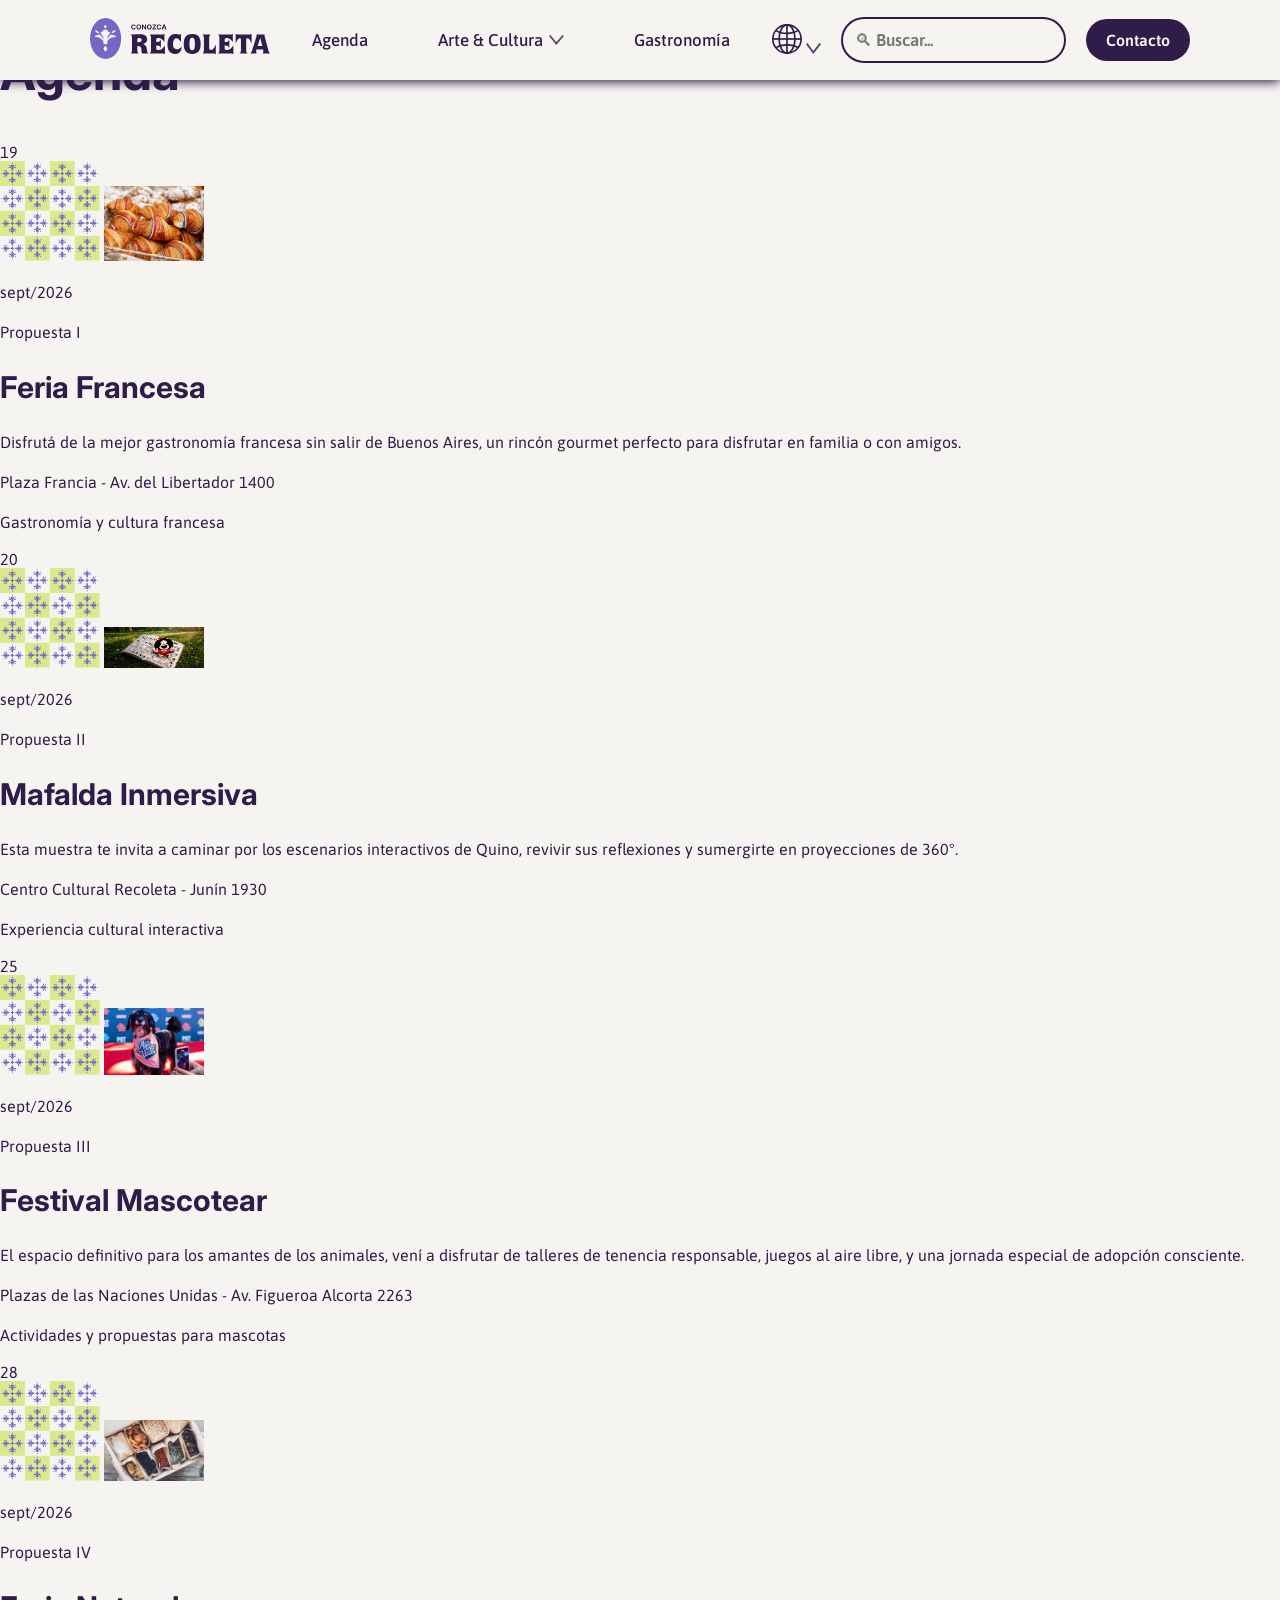
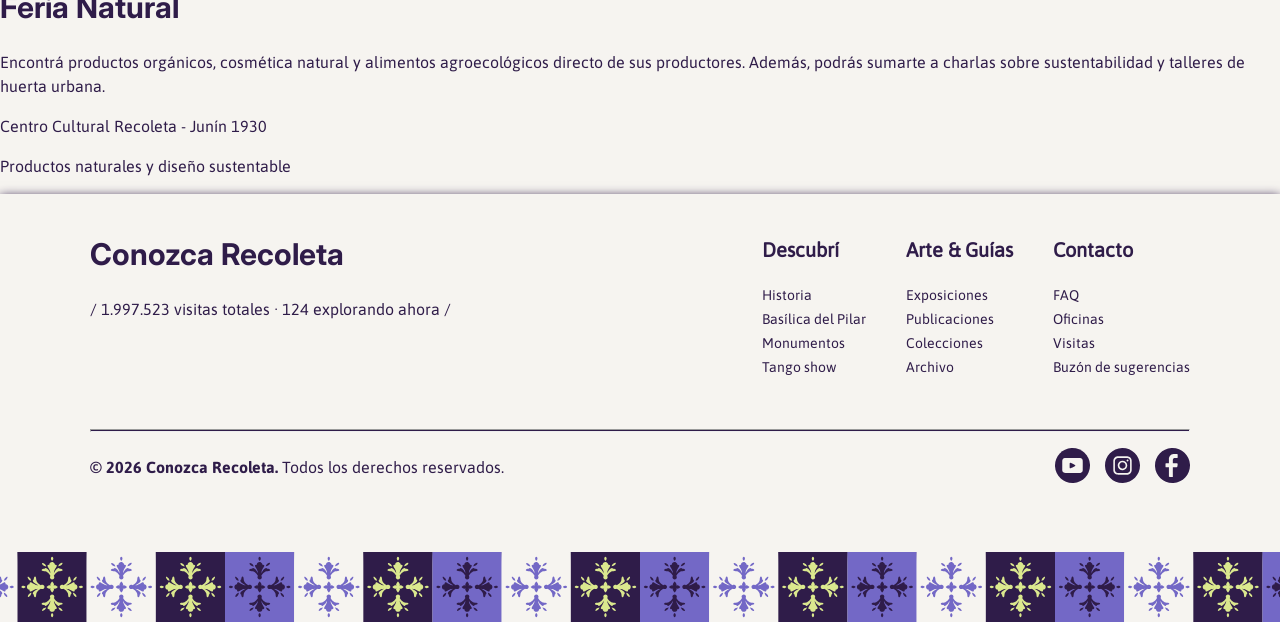
==== commit 0871fa9a: "dropdown (arte y cultura)" ====
--- a/agenda.html
+++ b/agenda.html
@@ -11,15 +11,78 @@
 
 
 <body>
-    <header>
+ <header>
         <nav class="header-container">
             <div class="header-logo">
                 <a href="index.html"><img src="img/vectores/header_logotipo.svg" alt="header-logotipo"
                         width="180px"></a>
             </div>
             <div class="header-navegacion">
-                <a href="agenda.html">Agenda</a>
-                <a href="#">Arte & Cultura</a>
+                <a href="agenda.html" class="header-items">Agenda</a>
+
+
+                <div class="header-dropdown">
+                    <a href="#" class="header-dropdown-boton">
+                        Arte &amp; Cultura
+                        <img src="img/vectores/icono-flecha.svg" alt="" width="15px" class="header-dropdown-flecha">
+                    </a>
+
+                    <div class="dropdown-menu">
+                        <!-- Columna 1 -->
+                        <div class="dropdown-columna">
+                            <h4 class="dropdown-titulo">Museos y Espacios</h4>
+                            <ul class="dropdown-lista">
+                                <li>
+                                    <a href="ccr.html" class="dropdown-link">
+                                        <img src="img/vectores/icono-dropdown.svg" alt="" class="dropdown-icono">
+                                        Centro Cultural Recoleta
+                                    </a>
+                                </li>
+                                <li><span class="dropdown-link"><img src="img/vectores/icono-dropdown.svg" alt=""
+                                            class="dropdown-icono">Museo Nacional de Bellas Artes</span></li>
+                                <li><span class="dropdown-link"><img src="img/vectores/icono-dropdown.svg" alt=""
+                                            class="dropdown-icono">Palais de Glace</span></li>
+                                <li><span class="dropdown-link"><img src="img/vectores/icono-dropdown.svg" alt=""
+                                            class="dropdown-icono">Centro Cultural de la Ciencia</span></li>
+                            </ul>
+                        </div>
+
+                        <!-- Columna 2 -->
+                        <div class="dropdown-columna">
+                            <h4 class="dropdown-titulo">Patrimonio</h4>
+                            <ul class="dropdown-lista">
+                                <li>
+                                    <a href="cementerio.html" class="dropdown-link">
+                                        <img src="img/vectores/icono-dropdown.svg" alt="" class="dropdown-icono">
+                                        Cementerio de la Recoleta
+                                    </a>
+                                </li>
+                                <li><span class="dropdown-link"><img src="img/vectores/icono-dropdown.svg" alt=""
+                                            class="dropdown-icono">Floralis Genérica</span></li>
+                                <li><span class="dropdown-link"><img src="img/vectores/icono-dropdown.svg" alt=""
+                                            class="dropdown-icono">Basílica Nuestra Señora del Pilar</span></li>
+                                <li><span class="dropdown-link"><img src="img/vectores/icono-dropdown.svg" alt=""
+                                            class="dropdown-icono">Plaza Francia</span></li>
+                            </ul>
+                        </div>
+
+                        <!-- Columna 3 -->
+                        <div class="dropdown-columna">
+                            <h4 class="dropdown-titulo">Circuitos</h4>
+                            <ul class="dropdown-lista">
+                                <li><span class="dropdown-link"><img src="img/vectores/icono-dropdown.svg" alt=""
+                                            class="dropdown-icono">Murales e Iconografía Urbana</span></li>
+                                <li><span class="dropdown-link"><img src="img/vectores/icono-dropdown.svg" alt=""
+                                            class="dropdown-icono">Paseo de las Esculturas</span></li>
+                                <li><span class="dropdown-link"><img src="img/vectores/icono-dropdown.svg" alt=""
+                                            class="dropdown-icono">Circuitos de Arte Callejero</span></li>
+                                <li><span class="dropdown-link"><img src="img/vectores/icono-dropdown.svg" alt=""
+                                            class="dropdown-icono">Guías de Recorridos</span></li>
+                            </ul>
+                        </div>
+                    </div>
+                </div>
+
                 <a href="gastronomia.html">Gastronomía</a>
             </div>
             <div class="header-idiomas">
--- a/styles-conozca-recoleta.css
+++ b/styles-conozca-recoleta.css
@@ -199,6 +199,14 @@
     gap: 20px;
     font-family: 'Asap-medium';
     background-color: var(--crema-recoleta);
+}
+
+.header-navegacion a:hover {
+    font-family: 'Asap-bold';
+    color: var(--lila-recoleta);
+    text-decoration: underline;
+    text-decoration-thickness: 2px;
+    text-underline-offset: 5px;
 }
 
 .header-navegacion {
@@ -230,6 +238,131 @@
     font-size: 17px;
     font-family: 'Asap-semibold';
 }
+
+/*DROPDOWN ARTE Y CULTURA*/
+
+.header-dropdown {
+    position: relative;
+    display: flex;
+    align-items: center;
+}
+
+.header-dropdown-boton {
+    display: flex;
+    align-items: center;
+    gap: 6px;
+}
+
+.header-dropdown-flecha {
+    transition: transform 0.25s ease;
+}
+
+.header-dropdown:hover .header-dropdown-boton,
+.header-dropdown:focus-within .header-dropdown-boton {
+    font-family: 'Asap-bold';
+    color: var(--lila-recoleta);
+    text-decoration: underline;
+    text-decoration-thickness: 2px;
+    text-underline-offset: 5px;
+}
+
+.header-dropdown:hover .header-dropdown-flecha,
+.header-dropdown:focus-within .header-dropdown-flecha {
+    transform: rotate(180deg);
+}
+
+.dropdown-menu {
+    position: absolute;
+    top: calc(100% + 38px);
+    left: 0;
+    width: 55vw;
+    max-width: 900px;
+    z-index: 100;
+
+    display: grid;
+    grid-template-columns: repeat(3, 1fr);
+    gap: 40px;
+    padding: 25px 30px 30px;
+
+    background-color: var(--crema-recoleta);
+    box-shadow: 0 8px 24px var(--violeta-recoleta);
+
+    opacity: 0;
+    visibility: hidden;
+    transform: translateY(-10px);
+    transition: opacity 0.25s ease, transform 0.25s ease, visibility 0.25s;
+}
+
+.dropdown-menu::before {
+    content: "";
+    position: absolute;
+    bottom: 100%;
+    left: 0;
+    right: 0;
+    height: 40px;
+}
+
+.header-dropdown:hover .dropdown-menu,
+.header-dropdown:focus-within .dropdown-menu {
+    opacity: 1;
+    visibility: visible;
+    transform: translateY(0);
+}
+
+.dropdown-titulo {
+    margin: 0 0 12px;
+    color: var(--lila-recoleta);
+}
+
+.dropdown-lista {
+    list-style: none;
+    margin: 0;
+    padding: 0;
+}
+
+.dropdown-lista li {
+    border-bottom: 1px solid var(--violeta-recoleta);
+}
+
+.dropdown-lista li:last-child {
+    border-bottom: none;
+}
+
+.dropdown-link {
+    font-family: 'Asap', sans-serif;
+    display: flex;
+    align-items: center;
+    gap: 10px;
+    padding: 6px 4px;
+    color: var(--violeta-recoleta);
+    text-decoration: none;
+    transition: background-color 0.2s ease, color 0.2s ease;
+}
+
+.dropdown-icono {
+    width: 18px;
+    height: 18px;
+    flex-shrink: 0;
+    transition: filter 0.2s ease;
+}
+
+.dropdown-link:hover,
+.dropdown-link:focus-visible {
+    background-color: var(--lila-recoleta);
+    color: var(--crema-recoleta);
+    font-style: italic;
+    outline: none;
+}
+
+.dropdown-link:hover .dropdown-icono,
+.dropdown-link:focus-visible .dropdown-icono {
+    filter: brightness(0) invert(1);
+}
+
+span.dropdown-link {
+    cursor: default;
+}
+
 
 /*INDEX*/
 
@@ -451,26 +584,6 @@
     transform: scale(1.05);
 }
 
-@media (max-width: 768px) {
-    .carrusel-contenedor {
-        padding: 0 10px;
-    }
-
-    .flecha {
-        display: none;
-    }
-
-    .tarjetas-track {
-        padding: 20px;
-        scroll-padding-inline: 20px;
-    }
-
-    .tarjeta-noticia {
-        min-width: 280px;
-        max-width: 280px;
-    }
-}
-
 /*AGENDA*/
 
 
@@ -742,58 +855,6 @@
 }
 
 
-/* RESPONSIVE */
-
-@media (max-width: 1500px) {
-    .gastronomia {
-        padding: 90px 8% 140px;
-    }
-
-    .gastronomia .tarjetas {
-        column-gap: 40px;
-    }
-}
-
-@media (max-width: 900px) {
-    .gastronomia {
-        padding: 70px 6% 100px;
-        gap: 80px;
-    }
-
-    .gastronomia .tarjetas {
-        grid-template-columns: repeat(2, minmax(0, 1fr));
-        gap: 50px 30px;
-    }
-
-    .gastronomia .categoria h2 {
-        font-size: 48px;
-    }
-}
-
-@media (max-width: 600px) {
-    .gastronomia {
-        padding: 50px 24px 80px;
-        gap: 65px;
-    }
-
-    .gastronomia .tarjetas {
-        grid-template-columns: 1fr;
-        gap: 45px;
-    }
-
-    .gastronomia .categoria {
-        gap: 30px;
-    }
-
-    .gastronomia .categoria h2 {
-        font-size: 38px;
-    }
-
-    .gastronomia .tarjeta-info {
-        min-height: 95px;
-    }
-}
-
 
 
 
@@ -1281,7 +1342,13 @@
     display: block;
 }
 
-/*////////////////MOBILE//////////////////////*/
+
+
+
+
+
+
+/*////////////////MOBILE RESPONSIVE//////////////////////*/
 @media (max-width: 768px) {
     body {
         background-color: var(--crema-recoleta);
@@ -1303,9 +1370,25 @@
 
 
 /*INDEX*/
-
-
-
+@media (max-width: 768px) {
+    .carrusel-contenedor {
+        padding: 0 10px;
+    }
+
+    .flecha {
+        display: none;
+    }
+
+    .tarjetas-track {
+        padding: 20px;
+        scroll-padding-inline: 20px;
+    }
+
+    .tarjeta-noticia {
+        min-width: 280px;
+        max-width: 280px;
+    }
+}
 
 
 
@@ -1317,12 +1400,64 @@
 
 /*GASTRONOMIA*/
 
-
-
-
-/* ========================================== */
-/* RESPONSIVE MOBILE (<= 768px) - MÁRGENES AMPLIOS */
-/* ========================================== */
+@media (max-width: 1500px) {
+    .gastronomia {
+        padding: 90px 8% 140px;
+    }
+
+    .gastronomia .tarjetas {
+        column-gap: 40px;
+    }
+}
+
+@media (max-width: 900px) {
+    .gastronomia {
+        padding: 70px 6% 100px;
+        gap: 80px;
+    }
+
+    .gastronomia .tarjetas {
+        grid-template-columns: repeat(2, minmax(0, 1fr));
+        gap: 50px 30px;
+    }
+
+    .gastronomia .categoria h2 {
+        font-size: 48px;
+    }
+}
+
+@media (max-width: 600px) {
+    .gastronomia {
+        padding: 50px 24px 80px;
+        gap: 65px;
+    }
+
+    .gastronomia .tarjetas {
+        grid-template-columns: 1fr;
+        gap: 45px;
+    }
+
+    .gastronomia .categoria {
+        gap: 30px;
+    }
+
+    .gastronomia .categoria h2 {
+        font-size: 38px;
+    }
+
+    .gastronomia .tarjeta-info {
+        min-height: 95px;
+    }
+}
+
+
+
+
+
+
+
+/*CEMENTERIO*/
+
 
 @media (max-width: 768px) {
 
@@ -1331,11 +1466,9 @@
         overflow-x: hidden;
     }
 
-    /* 1. HERO CEMENTERIO (De extremo a extremo, con aire interno generoso) */
     .cementerio-hero {
         width: 100vw;
         padding: 90px 28px 60px 28px;
-        /* Más margen a los lados */
         margin-top: 60px;
         margin-left: calc(-50vw + 50%);
         margin-right: calc(-50vw + 50%);
@@ -1365,11 +1498,9 @@
         border-radius: 20px;
     }
 
-    /* 2. MAPA DEL VISITANTE (Con margen interno amplio) */
     .cementerio-mapa-seccion {
         width: 100vw;
         padding: 70px 28px;
-        /* Margen lateral cómodo */
         margin-left: calc(-50vw + 50%);
         margin-right: calc(-50vw + 50%);
         box-sizing: border-box;
@@ -1393,7 +1524,6 @@
         font-size: 13px;
     }
 
-    /* 3. VIDEO Y TARJETÓN */
     .cementerio-panoramica-container {
         width: 100vw;
         margin-left: calc(-50vw + 50%);
@@ -1409,7 +1539,6 @@
         width: 100%;
         height: auto;
         padding: 24px 28px;
-        /* Espaciado interno cómodo */
         box-sizing: border-box;
     }
 
@@ -1429,11 +1558,9 @@
         display: none;
     }
 
-    /* 4. SECCIÓN CARRUSEL (Con buen margen interno) */
     .cementerio-carrusel-seccion {
         width: 100vw;
         padding: 70px 28px;
-        /* Margen cómodo para que no pegue contra la pantalla */
         margin-left: calc(-50vw + 50%);
         margin-right: calc(-50vw + 50%);
         box-sizing: border-box;
@@ -1455,7 +1582,6 @@
         width: 100%;
     }
 
-    /* Galería táctil adaptada */
     .tarjetas-track-cementerio {
         width: 100%;
         height: 440px;
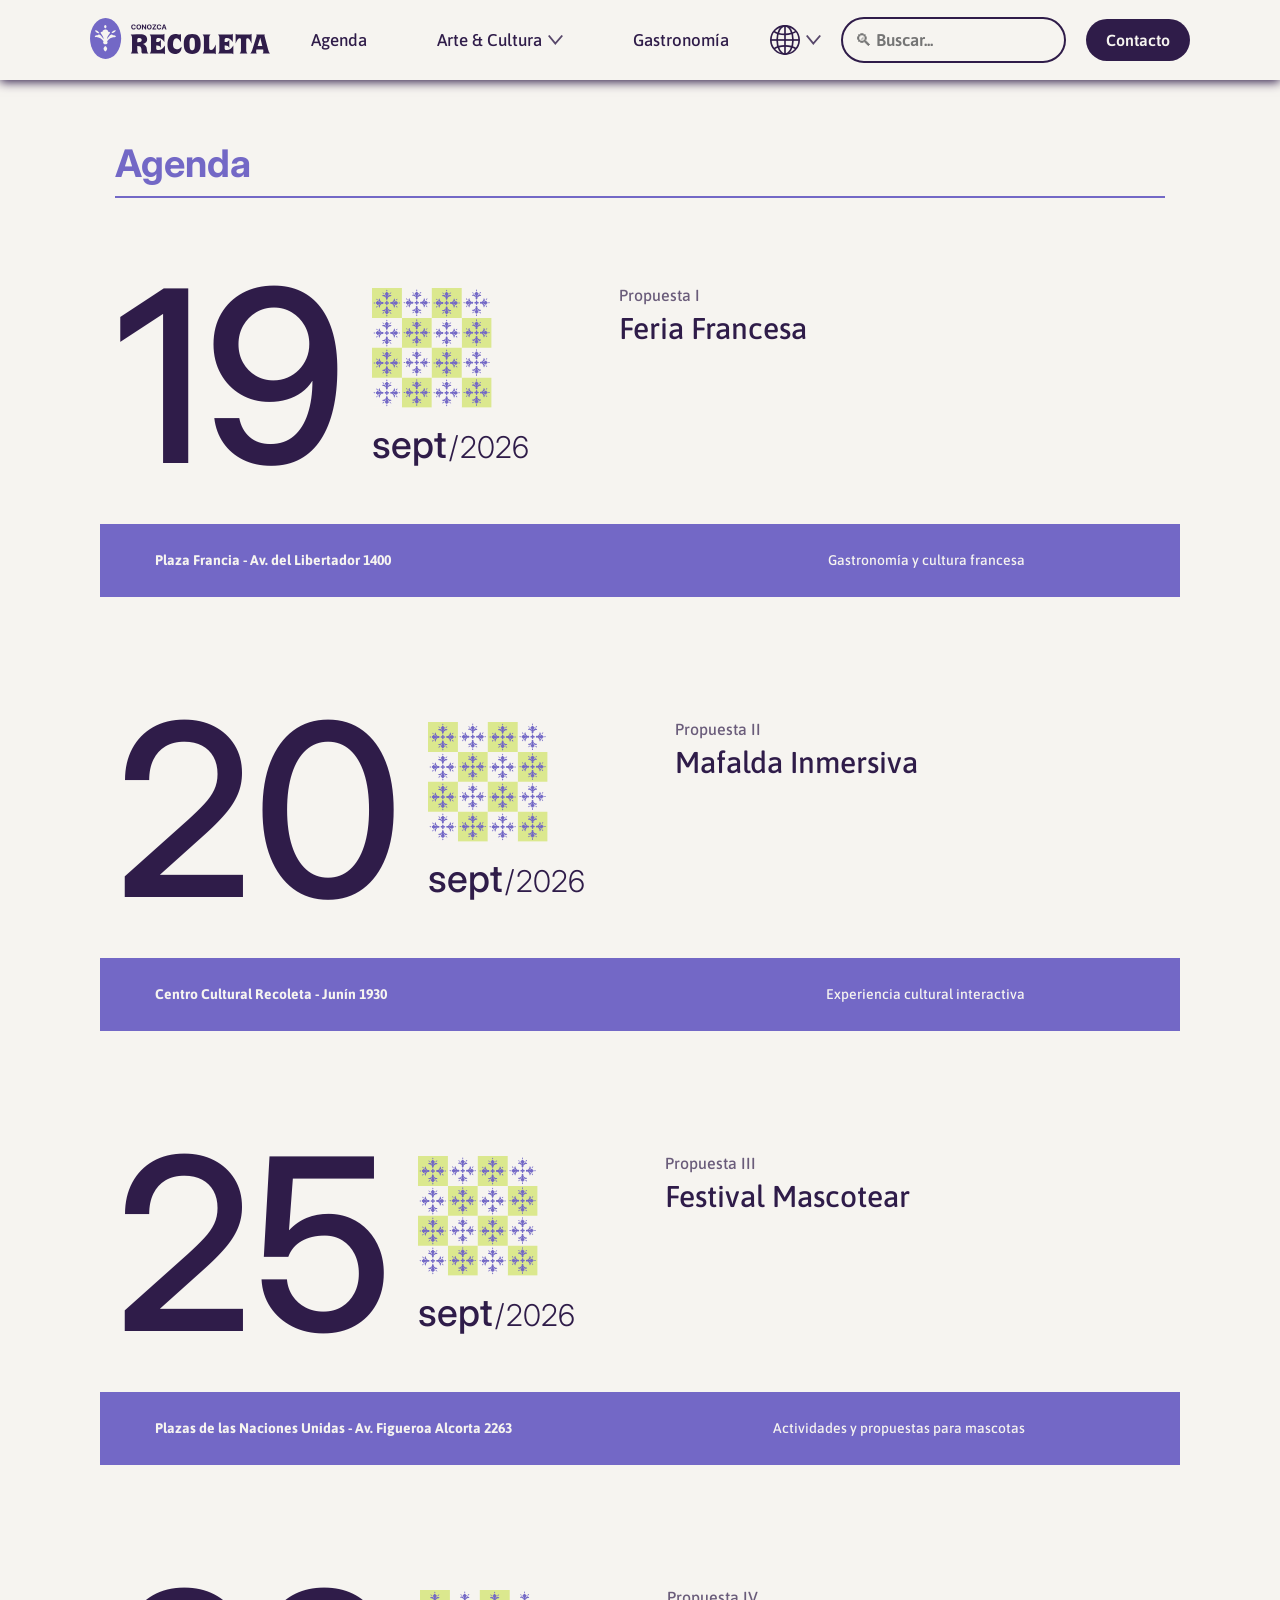
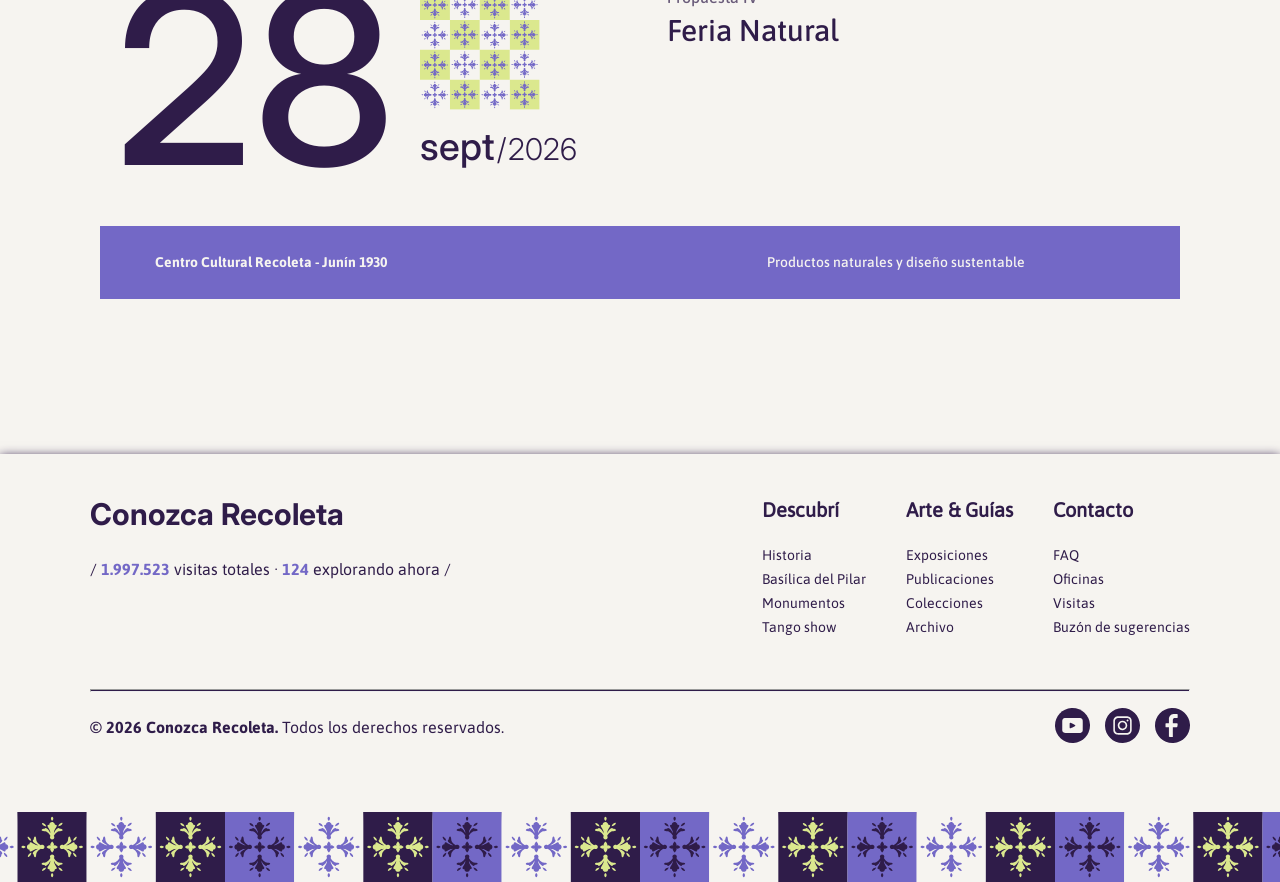
==== commit ef26b8ae: "actualizaciones: 2 secciones restantes del html del index, dropdown idiomas del header, contador de " ====
--- a/agenda.html
+++ b/agenda.html
@@ -11,12 +11,13 @@
 
 
 <body>
- <header>
+    <header>
         <nav class="header-container">
             <div class="header-logo">
                 <a href="index.html"><img src="img/vectores/header_logotipo.svg" alt="header-logotipo"
                         width="180px"></a>
             </div>
+
             <div class="header-navegacion">
                 <a href="agenda.html" class="header-items">Agenda</a>
 
@@ -83,12 +84,44 @@
                     </div>
                 </div>
 
-                <a href="gastronomia.html">Gastronomía</a>
-            </div>
-            <div class="header-idiomas">
-                <div>
-                    <img src="img/vectores/icono-idiomas.svg" alt="header-idioma" width="30px">
-                    <img src="img/vectores/icono-flecha.svg" alt="header-flecha" width="15px">
+                <a href="gastronomia.html" class="header-items">Gastronomía</a>
+            </div>
+
+            <div class="header-columna-derecha">
+                <div class="header-dropdown">
+                    <a href="#" class="header-dropdown-boton">
+                        <img src="img/vectores/icono-idiomas.svg" alt="Idiomas" width="30px">
+                        <img src="img/vectores/icono-flecha.svg" alt="" width="15px" class="header-dropdown-flecha">
+                    </a>
+
+                    <div class="dropdown-menu dropdown-idiomas">
+                        <!-- Columna 1 -->
+                        <ul class="dropdown-lista">
+                            <li><a href="#" class="dropdown-link"><img src="img/vectores/icono-argentina.svg" alt=""
+                                        class="dropdown-bandera" width="30px">Español</a></li>
+                            <li><a href="#" class="dropdown-link"><img src="img/vectores/icono-inglaterra.svg" alt=""
+                                        class="dropdown-bandera" width="30px">English</a></li>
+                            <li><a href="#" class="dropdown-link"><img src="img/vectores/icono-brasil.svg" alt=""
+                                        class="dropdown-bandera" width="30px">Português</a></li>
+                            <li><a href="#" class="dropdown-link"><img src="img/vectores/icono-francia.svg" alt=""
+                                        class="dropdown-bandera" width="30px">Français</a></li>
+                            <li><a href="#" class="dropdown-link"><img src="img/vectores/icono-alemania.svg" alt=""
+                                        class="dropdown-bandera" width="30px">Deutsch</a></li>
+                        </ul>
+                        <!-- Columna 2 -->
+                        <ul class="dropdown-lista">
+                            <li><a href="#" class="dropdown-link"><img src="img/vectores/icono-italia.svg" alt=""
+                                        class="dropdown-bandera" width="30px">Italiano</a></li>
+                            <li><a href="#" class="dropdown-link"><img src="img/vectores/icono-japon.svg" alt=""
+                                        class="dropdown-bandera" width="30px">日本語</a></li>
+                            <li><a href="#" class="dropdown-link"><img src="img/vectores/icono-china.svg" alt=""
+                                        class="dropdown-bandera" width="30px">中文</a></li>
+                            <li><a href="#" class="dropdown-link"><img src="img/vectores/icono-corea.svg" alt=""
+                                        class="dropdown-bandera" width="30px">한국어</a></li>
+                            <li><a href="#" class="dropdown-link"><img src="img/vectores/icono-rusia.svg" alt=""
+                                        class="dropdown-bandera" width="30px">Русский</a></li>
+                        </ul>
+                    </div>
                 </div>
                 <input type="text" class="input-buscar" placeholder="🔍︎​ Buscar...">
                 <a href="#" class="header-contacto">Contacto</a>
@@ -241,7 +274,8 @@
             <div class="footer-superior">
                 <div class="footer-izquierda">
                     <h2>Conozca Recoleta</h2>
-                    <p>/ 1.997.523 visitas totales · 124 explorando ahora /</p>
+                    <p>/ <span class="destacado-footer">1.997.523</span> visitas totales · <span id="usuarios-activos"
+                            class="destacado-footer">124</span> explorando ahora /</p>
                 </div>
 
                 <div class="footer-derecha">
@@ -286,4 +320,21 @@
         </section>
         <img class="footer-guarda" src="img/vectores/guarda.svg" alt="guarda">
     </footer>
+
+    <!-- SCRIPT FOOTER: CONTADOR DE VISITAS (simulado) -->
+    <script>
+        setInterval(() => {
+            const spanActivos = document.getElementById('usuarios-activos');
+            if (!spanActivos) return;
+
+            let actual = parseInt(spanActivos.innerText);
+            let variacion = Math.floor(Math.random() * 3) - 1;
+            let nuevoValor = actual + variacion;
+
+            if (nuevoValor < 115) nuevoValor = 115;
+            if (nuevoValor > 135) nuevoValor = 135;
+
+            spanActivos.innerText = nuevoValor;
+        }, 3000);
+    </script>
 </body>
--- a/styles-conozca-recoleta.css
+++ b/styles-conozca-recoleta.css
@@ -6,6 +6,8 @@
     --lila-recoleta: #7368C6;
     --verde-recoleta: #DBE88E;
     --crema-recoleta: #F6F4F0;
+    --altura-header: 90px;
+
 }
 
 /* Quorum (Logo y animación CONOZCA RECOLETA) */
@@ -136,10 +138,6 @@
     font-weight: 500;
     font-size: 20px;
 }
-
-/* CHICOS! HASTA ACÁ CAMBIÉ LAS TIPOS, CON LO QUE HABIAMOS DEFINIDO*/
-/* esta parte ya no lo toco por las dudas*/
-
 
 /* Copetes (Inter Medium Italic 18) */
 .copete {
@@ -177,7 +175,9 @@
 
 
 
+/* ========================================== */
 /*HEADER*/
+/* ========================================== */
 
 nav a {
     text-decoration: none;
@@ -201,7 +201,7 @@
     background-color: var(--crema-recoleta);
 }
 
-.header-navegacion a:hover {
+.header-navegacion > a:hover {
     font-family: 'Asap-bold';
     color: var(--lila-recoleta);
     text-decoration: underline;
@@ -215,7 +215,7 @@
     font-size: 17px;
 }
 
-.header-idiomas {
+.header-columna-derecha {
     display: flex;
     align-items: center;
     gap: 20px;
@@ -333,17 +333,10 @@
     display: flex;
     align-items: center;
     gap: 10px;
-    padding: 6px 4px;
+    padding: 3px 4px;
     color: var(--violeta-recoleta);
     text-decoration: none;
     transition: background-color 0.2s ease, color 0.2s ease;
-}
-
-.dropdown-icono {
-    width: 18px;
-    height: 18px;
-    flex-shrink: 0;
-    transition: filter 0.2s ease;
 }
 
 .dropdown-link:hover,
@@ -363,8 +356,16 @@
     cursor: default;
 }
 
-
+/*DROPDOWN IDIOMAS*/
+.dropdown-idiomas {
+    width: auto;
+    gap: 10px;
+    padding: 20px 30px;
+}
+
+/* ========================================== */
 /*INDEX*/
+/* ========================================== */
 
 .hero-mascara {
     position: relative;
@@ -444,6 +445,49 @@
     100% {
         transform: translateX(-50%);
     }
+}
+
+/* Sección mapa */
+.mapa-recoleta-index {
+    display: flex;
+    align-items: center;
+    gap: 60px;
+    max-width: 1200px;
+    margin: 0 auto;
+    padding: 40px 20px;
+}
+
+.titulo-mapa {
+    font-weight: normal;
+    padding-bottom: 12px;
+    margin-bottom: 24px;
+    display: inline-block;
+    border-bottom: 2px solid var(--violeta-recoleta);
+}
+
+.listado-mapa,
+.places-list {
+    list-style: none;
+    padding: 0;
+    margin: 0 0 24px 0;
+}
+
+.listado-mapa li,
+.places-list li {
+    display: flex;
+    align-items: center;
+    gap: 12px;
+    margin-bottom: 9px;
+}
+
+.places-list li {
+    margin-bottom: 3px;
+}
+
+.lista-icono {
+    width: 24px;
+    height: auto;
+    flex-shrink: 0;
 }
 
 
@@ -584,20 +628,391 @@
     transform: scale(1.05);
 }
 
+/* Sección atractivos de Recoleta */
+.carrusel {
+    --ancho-tarjeta: 310px;
+    --alto-tarjeta: 388px;
+    --desplazamiento-x: 262px;
+    --desplazamiento-y: 106px;
+    --escala-lateral: 0.906;
+    --distancia-flechas: 480px;
+    --duracion-carrusel: 0.6s;
+    position: relative;
+    width: 100%;
+    padding-top: 150px;
+    background-color: var(--crema-recoleta);
+    border-top: 4px solid var(--verde-recoleta);
+}
+
+.carrusel__pista {
+    position: relative;
+    height: calc(var(--alto-tarjeta) + var(--desplazamiento-y) * 0.85);
+    margin: 0;
+    padding: 0;
+    list-style: none;
+}
+
+.carrusel__tarjeta {
+    position: absolute;
+    top: 0;
+    left: 50%;
+    width: var(--ancho-tarjeta);
+    height: var(--alto-tarjeta);
+
+    border-radius: 20px;
+    overflow: hidden;
+    isolation: isolate;
+
+    transform: translateX(-50%);
+    transition: transform var(--duracion-carrusel) ease-in-out;
+}
+
+.carrusel__tarjeta[data-posicion="centro"] {
+    z-index: 3;
+    transform: translateX(-50%);
+}
+
+.carrusel__tarjeta[data-posicion="izquierda"] {
+    z-index: 1;
+    transform: translateX(-50%) translate(calc(var(--desplazamiento-x) * -1), var(--desplazamiento-y)) scale(var(--escala-lateral));
+}
+
+.carrusel__tarjeta[data-posicion="derecha"] {
+    z-index: 2;
+    transform: translateX(-50%) translate(var(--desplazamiento-x), var(--desplazamiento-y)) scale(var(--escala-lateral));
+}
+
+.carrusel__imagen,
+.carrusel__video {
+    position: absolute;
+    inset: 0;
+    width: 100%;
+    height: 100%;
+    object-fit: cover;
+    display: block;
+}
+
+.carrusel__video {
+    z-index: 1;
+    opacity: 0;
+    transition: opacity var(--duracion-carrusel) ease;
+}
+
+.carrusel__tarjeta[data-posicion="centro"] .carrusel__video {
+    opacity: 1;
+}
+
+.carrusel__tarjeta::after {
+    content: "";
+    position: absolute;
+    inset: 0;
+    z-index: 2;
+    background-color: rgba(115, 104, 198, 0.4);
+    opacity: 1;
+    transition: opacity var(--duracion-carrusel) ease;
+}
+
+.carrusel__tarjeta[data-posicion="centro"]::after {
+    opacity: 0;
+}
+
+.carrusel__flecha {
+    position: absolute;
+    top: calc(87px + 378px);
+    left: 50%;
+    z-index: 10;
+
+    display: flex;
+    width: 40px;
+    height: 40px;
+    padding: 0;
+    align-items: center;
+    justify-content: center;
+
+    background-color: var(--verde-recoleta);
+    color: var(--violeta-recoleta);
+    font-size: 14px;
+
+    border: none;
+    border-radius: 50%;
+    cursor: pointer;
+
+    transition: transform 0.2s ease, background-color 0.2s ease;
+}
+
+.carrusel__flecha--izq {
+    transform: translateX(calc(-50% - var(--distancia-flechas)));
+}
+
+.carrusel__flecha--der {
+    transform: translateX(calc(-50% + var(--distancia-flechas)));
+}
+
+.carrusel__flecha--izq:hover {
+    transform: translateX(calc(-50% - var(--distancia-flechas))) scale(1.05);
+}
+
+.carrusel__flecha--der:hover {
+    transform: translateX(calc(-50% + var(--distancia-flechas))) scale(1.05);
+}
+
+.carrusel__flecha:focus-visible {
+    outline: 2px solid var(--violeta-recoleta);
+    outline-offset: 3px;
+}
+
+.carrusel__textos {
+    display: grid;
+    max-width: 700px;
+    margin: 40px auto 0;
+    text-align: center;
+}
+
+.carrusel__texto {
+    grid-area: 1 / 1;
+    display: flex;
+    flex-direction: column;
+    align-items: center;
+
+    opacity: 0;
+    visibility: hidden;
+    transform: translateY(10px);
+    transition: opacity 0.4s ease, transform 0.4s ease, visibility 0.4s;
+}
+
+.carrusel__texto--activo {
+    opacity: 1;
+    visibility: visible;
+    transform: translateY(0);
+    transition-delay: 0.2s;
+}
+
+.carrusel__texto h2 {
+    margin: 0 0 18px;
+    color: var(--lila-recoleta);
+}
+
+.carrusel__texto p {
+    max-width: 460px;
+    margin: 0 0 20px;
+    color: var(--violeta-recoleta);
+    opacity: 0.7;
+}
+
+.info-atractivos {
+    font-family: 'Asap-bold';
+    color: var(--violeta-recoleta);
+    text-underline-offset: 2px;
+
+}
+
 /*AGENDA*/
-
-
-
-
-
+.agenda-seccion {
+    width: 100%;
+    margin-top: 140px;
+    padding-bottom: 80px;
+    padding-left: 100px;
+    padding-right: 100px;
+    box-sizing: border-box;
+}
+
+.agenda-titulo-principal {
+    font-family: 'Inter', sans-serif;
+    font-weight: 700;
+    font-size: 38px;
+    color: var(--lila-recoleta);
+    border-bottom: 2px solid var(--lila-recoleta);
+    padding-bottom: 10px;
+    max-width: 1050px;
+    margin: 0 auto 40px auto;
+}
+
+.tarjeta-agenda {
+    width: 100%;
+    background-color: transparent;
+    margin-bottom: 50px;
+    transition: background-color 0.2s ease;
+    padding-bottom: 25px;
+}
+
+.tarjeta-agenda:hover {
+    background-color: var(--verde-recoleta);
+}
+
+.agenda-contenido-interno {
+    max-width: 1050px;
+    margin: 0 auto;
+    display: flex;
+    align-items: center;
+    justify-content: flex-start;
+    padding: 25px 0;
+}
+
+.agenda-grupo-fecha {
+    display: flex;
+    align-items: center;
+    gap: 25px;
+}
+
+.agenda-numero {
+    font-family: 'Inter', sans-serif;
+    font-weight: 500;
+    font-size: 240px;
+    color: var(--violeta-recoleta);
+    line-height: 0.75;
+    margin: 0;
+}
+
+.agenda-columna-fecha {
+    display: flex;
+    flex-direction: column;
+    align-items: flex-start;
+    margin-top: 25px;
+}
+
+.agenda-contenedor-img {
+    position: relative;
+    width: 120px;
+    height: 120px;
+}
+
+.agenda-baldosa {
+    display: block;
+    width: 100%;
+    height: 100%;
+    object-fit: contain;
+}
+
+.agenda-foto {
+    display: none;
+    width: 100%;
+    height: 100%;
+    object-fit: cover;
+}
+
+.tarjeta-agenda:hover .agenda-baldosa {
+    display: none;
+}
+
+.tarjeta-agenda:hover .agenda-foto {
+    display: block;
+}
+
+.agenda-texto-mes-anio {
+    font-family: 'Inter', sans-serif;
+    color: var(--violeta-recoleta);
+    margin-top: 8px;
+    white-space: nowrap;
+}
+
+.agenda-mes {
+    font-family: 'Inter', sans-serif;
+    font-weight: 500;
+    font-size: 38px;
+}
+
+.agenda-barra {
+    font-family: 'Inter', sans-serif;
+    font-weight: 300;
+    font-size: 30px;
+    margin: 0 2px;
+}
+
+.agenda-anio {
+    font-family: 'Inter', sans-serif;
+    font-weight: 300;
+    font-size: 30px;
+}
+
+.agenda-info-evento {
+    display: flex;
+    flex-direction: column;
+    justify-content: flex-start;
+    align-self: flex-start;
+    margin-top: 20px;
+    margin-left: 90px;
+    max-width: 450px;
+}
+
+.agenda-subtitulo {
+    font-family: 'Asap-medium', 'Asap', sans-serif;
+    font-weight: 550;
+    font-size: 16px;
+    opacity: 0.7;
+    color: var(--violeta-recoleta);
+    margin: 0;
+}
+
+.agenda-nombre {
+    font-family: 'Asap-medium', 'Asap', sans-serif;
+    font-weight: 550;
+    font-size: 30px;
+    color: var(--violeta-recoleta);
+    margin: 4px 0 0 0;
+}
+
+.agenda-descripcion {
+    display: none;
+    font-family: 'Asap-medium', 'Asap', sans-serif;
+    font-weight: 500;
+    font-size: 14px;
+    color: var(--violeta-recoleta);
+    line-height: 1.4;
+    margin: 55px 0 0 0;
+    max-width: 320px;
+}
+
+.tarjeta-agenda:hover .agenda-descripcion {
+    display: block;
+}
+
+.agenda-franja-violeta {
+    width: 100%;
+    background-color: var(--lila-recoleta);
+    margin-top: 10px;
+}
+
+.agenda-franja-interno {
+    max-width: 1050px;
+    margin: 0 auto;
+    display: flex;
+    justify-content: space-between;
+    align-items: center;
+    padding: 12px 40px;
+    box-sizing: border-box;
+}
+
+.agenda-direccion {
+    font-family: 'Asap-bold', 'Asap', sans-serif;
+    font-weight: 700;
+    font-size: 14px;
+    color: var(--crema-recoleta);
+    margin: 0;
+}
+
+.agenda-categoria {
+    font-family: 'Asap-medium', 'Asap', sans-serif;
+    font-weight: 500;
+    font-size: 14px;
+    color: var(--crema-recoleta);
+    margin-right: 100px;
+}
+
+
+/* ========================================== */
 /*GASTRONOMIA*/
-
+/* ========================================== */
+
+
+/* GASTRONOMÍA - CONTENEDOR PRINCIPAL         */
 .gastronomia {
     display: flex;
     width: 100%;
     max-width: 1920px;
     margin: 0 auto;
-    padding: 110px 270px 180px;
+
+    padding: calc(var(--altura-header) + 110px) 270px 180px;
+
     flex-direction: column;
     align-items: flex-start;
     gap: 105px;
@@ -634,7 +1049,7 @@
     display: grid;
     width: 100%;
     grid-template-columns: repeat(3, minmax(0, 1fr));
-    column-gap: 75px;
+    column-gap: 79px;
 }
 
 /* TARJETAS */
@@ -642,7 +1057,10 @@
 .gastronomia .tarjeta {
     display: flex;
     min-width: 0;
+    min-height: 500px;
+
     flex-direction: column;
+    justify-content: flex-end;
 }
 
 /* INFORMACIÓN DEL RESTAURANTE */
@@ -774,27 +1192,34 @@
 /* FOTOGRAFÍAS - GASTRONOMÍA                  */
 /* ========================================== */
 
+/* CONTENEDOR DE LA FOTOGRAFÍA */
+
 .gastronomia .contenedor-foto {
     position: relative;
-    width: 100%;
-    aspect-ratio: 394.942 / 319.995;
+    width: 395px;
+    max-width: 100%;
+    aspect-ratio: 395 / 320;
 
     border-radius: 19.231px;
     overflow: hidden;
 
     box-shadow: 7.525px 12.542px 9.197px 2.508px rgba(0, 0, 0, 0.25);
-}
-
-/* FOTOGRAFÍA */
+
+    isolation: isolate;
+}
+
+/* FOTOGRAFÍA ORIGINAL */
 
 .gastronomia .foto-local {
     display: block;
     width: 100%;
     height: 100%;
     object-fit: cover;
-}
-
-/* FILTRO VIOLETA */
+    border-radius: 0;
+    box-shadow: none;
+}
+
+/* CAPA VIOLETA SEMITRANSPARENTE */
 
 .gastronomia .contenedor-foto::after {
     content: "";
@@ -803,56 +1228,80 @@
 
     background-color: rgba(115, 104, 198, 0.4);
 
+    opacity: 0;
+    z-index: 1;
     pointer-events: none;
-}
-
+
+    transition: opacity 0.3s ease;
+}
+
+/* ACTIVAR FILTRO AL PASAR EL CURSOR */
+
+.gastronomia .contenedor-foto:hover::after {
+    opacity: 1;
+}
 
 /* ========================================== */
-/* MONOGRAMA SOBRE LAS FOTOGRAFÍAS            */
+/* MONOGRAMA RECOLETA                         */
 /* ========================================== */
 
-.gastronomia .contenedor-foto {
-    position: relative;
-    width: 100%;
-    aspect-ratio: 394.942 / 319.995;
-    border-radius: 19.231px;
-    overflow: hidden;
-
-    box-shadow: 7.525px 12.542px 9.197px 2.508px rgba(0, 0, 0, 0.25);
-}
-
-.gastronomia .contenedor-foto .foto-local {
+.gastronomia .monograma {
+    position: absolute;
+
+    right: 19.9px;
+    bottom: 12.8px;
+
+    width: 35.68px;
+    height: 50.17px;
+
+    z-index: 2;
+    pointer-events: none;
+}
+
+.gastronomia .monograma svg {
     display: block;
     width: 100%;
     height: 100%;
-    object-fit: cover;
-    border-radius: 0;
-    box-shadow: none;
-}
-
-.gastronomia .contenedor-foto::after {
-    content: "";
+}
+
+/* ========================================== */
+/* TEXTO INFORMATIVO DEL HOVER                */
+/* ========================================== */
+
+.gastronomia .texto-hover {
     position: absolute;
     inset: 0;
-    background: rgba(115, 104, 198, 0.4);
+
+    display: flex;
+    justify-content: center;
+    align-items: center;
+
+    padding: 20px;
+
+    font-family: 'Asap-bold', sans-serif;
+    font-size: 24px;
+    font-weight: 700;
+    line-height: 29px;
+    text-align: center;
+    color: #FFFFFF;
+
+    opacity: 0;
+    visibility: hidden;
+
+    z-index: 3;
     pointer-events: none;
-}
-
-.gastronomia .monograma {
-    position: absolute;
-    right: 19.9px;
-    bottom: 12.8px;
-    width: 35.68px;
-    height: 50.17px;
-    z-index: 2;
-    pointer-events: none;
-}
-
-.gastronomia .monograma svg {
-    display: block;
-    width: 100%;
-    height: 100%;
-}
+
+    transition: opacity 0.3s ease,
+        visibility 0.3s ease;
+}
+
+/* MOSTRAR TEXTO AL PASAR EL CURSOR */
+
+.gastronomia .contenedor-foto:hover .texto-hover {
+    opacity: 1;
+    visibility: visible;
+}
+
 
 
 
@@ -972,7 +1421,6 @@
 .cementerio-puntos {
     flex: 1.2;
 }
-
 
 .cementerio-lista-columnas {
     display: grid;
@@ -1200,9 +1648,7 @@
 
 
 
-
-
-/*CENTRO CULRTURAL*/
+/*CENTRO CULTURAL*/
 
 .ccr-hero {
     margin-top: 80px;
@@ -1212,7 +1658,7 @@
 .ccr-hero nav {
     font-family: 'Asap', sans-serif;
     font-size: 15px;
-    margin-bottom: 30px;
+    margin-bottom: 50px;
 }
 
 .ccr-hero nav a {
@@ -1235,36 +1681,43 @@
 
 .ccr-presentacion {
     display: flex;
-    justify-content: space-between;
-    align-items: flex-start;
-    gap: 60px;
+    justify-content: center;
+    align-items: center;
+    gap: 80px;
     padding: 0px 100px;
-}
-
+    margin-bottom: 80px;
+}
+
+.ccr-presentacion-text {
+    max-width: 650px;
+}
 
 .ccr-presentacion-text h1 {
     font-family: 'Inter', sans-serif;
     font-weight: normal;
+    line-height: 1.05;
     margin: 0 0 10px 0;
     padding-bottom: 15px;
     border-bottom: 2px solid var(--violeta-recoleta);
-
+    width: 500px;
 }
 
 .ccr-presentacion-text h4 {
+    font-size: 16px;
     font-weight: 400 !important;
     color: var(--violeta-recoleta);
     margin-top: 0;
     margin-bottom: 30px;
     padding-bottom: 12px;
-
 }
 
 .ccr-presentacion-text p {
     font-family: 'Asap', sans-serif;
     font-weight: 500;
     font-size: 20px;
+    line-height: 1.3;
     margin: 0;
+    max-width: 500px;
 }
 
 .ccr-presentacion img {
@@ -1275,7 +1728,217 @@
     box-shadow: 7.525px 12.542px 9.197px 2.508px rgba(0, 0, 0, 0.25);
 }
 
-
+.ccr-saber-que {
+    position: relative;
+    width: 100%;
+    background-color: var(--lila-recoleta);
+    padding: 7rem;
+    box-sizing: border-box;
+    height: 140px;
+    overflow: hidden;
+}
+
+.ccr-saber-text,
+.ccr-saber-mas-info {
+    position: absolute;
+    left: 80px;
+    right: 80px;
+    top: 50%;
+    transform: translateY(-50%);
+    transition: opacity 0.4s ease-in-out, visibility 0.4s ease-in-out;
+    max-width: 1050px;
+    margin: 0 auto;
+    display: flex;
+    justify-content: flex-start;
+    align-items: center;
+    gap: 80px;
+}
+
+.ccr-saber-text {
+    opacity: 1;
+    visibility: visible;
+}
+
+.ccr-copete {
+    font-family: 'Inter', sans-serif;
+    font-weight: 500;
+    font-style: normal;
+    font-size: 18px;
+    color: var(--crema-recoleta);
+    margin: 0;
+    white-space: nowrap;
+    min-width: 280px; 
+}
+
+.ccr-bloque-texto {
+    font-family: 'Asap', sans-serif;
+    font-weight: 400;
+    font-size: 16px;
+    line-height: 1.4;
+    color: var(--crema-recoleta);
+    margin: 0;
+    max-width: 750px;
+}
+
+.ccr-saber-mas-info {
+    opacity: 0;
+    visibility: hidden;
+    align-items: flex-start;
+    gap: 150px;
+}
+
+.ccr-horario {
+    min-width: 280px; 
+}
+
+.ccr-horario,
+.ccr-ingreso {
+    display: flex;
+    flex-direction: column;
+    gap: 6px;
+    flex: 0 1 auto;
+    align-items: flex-start;
+}
+
+.ccr-saber-mas-info h4 {
+    font-family: 'Asap', sans-serif;
+    font-weight: 700;
+    font-size: 20px;
+    color: var(--crema-recoleta);
+    margin: 0;
+}
+
+.ccr-saber-mas-info p {
+    font-family: 'Asap', sans-serif;
+    font-weight: 400;
+    font-size: 15px;
+    line-height: 1.4;
+    color: var(--crema-recoleta);
+    margin: 0;
+}
+
+.ccr-saber-mas-info strong {
+    color: var(--verde-recoleta);
+}
+
+.ccr-saber-que:hover .ccr-saber-text {
+    opacity: 0;
+    visibility: hidden;
+}
+
+.ccr-saber-que:hover .ccr-saber-mas-info {
+    opacity: 1;
+    visibility: visible;
+}
+
+.ccr-saber-que:hover {
+    background-color: var(--violeta-recoleta);
+}
+
+.ccr-video {
+    width: 100%;
+    height: 550px;
+    overflow: hidden;
+}
+
+.ccr-video video {
+    width: 100%;
+    height: 100%;
+    object-fit: cover;
+    display: block;
+}
+
+.ccr-galeria {
+    padding: 100px 160px;
+    background-color: var(--crema-recoleta);
+    width: 100%;
+    box-sizing: border-box;
+    display: flex;
+    align-items: center;
+    justify-content: flex-start;
+    gap: 110px;
+}
+
+.ccr-galeria-text {
+    display: flex;
+    flex-direction: column;
+    align-items: flex-start;
+    max-width: 580px;
+    position: relative;
+    top: -20px;
+}
+
+.ccr-galeria-text p {
+    font-family: 'Asap', sans-serif;
+    font-size: 20px;
+    line-height: 1.6;
+    color: var(--violeta-recoleta);
+    margin: 0 0 25px 0;
+}
+
+.enlace-mas-info {
+    font-family: 'Asap-semibold', sans-serif;
+    color: var(--violeta-recoleta);
+    text-decoration: underline;
+    font-size: 15px;
+    width: fit-content;
+    transition: opacity 0.2s ease;
+    margin-top: 30px;
+}
+
+.enlace-mas-info:hover {
+    opacity: 0.7;
+}
+
+.ccr-galeria-carrucel {
+    display: flex;
+    align-items: center;
+    gap: 20px;
+    position: relative;
+    flex-shrink: 0;
+}
+
+.ccr-galeria-track {
+    width: 640px;
+    height: 360px;
+    border-radius: 28px;
+    overflow: hidden;
+    position: relative;
+    box-shadow: 7.525px 12.542px 9.197px 2.508px rgba(0, 0, 0, 0.25);
+}
+
+.ccr-galeria-imagen {
+    position: absolute;
+    top: 0;
+    left: 0;
+    width: 100%;
+    height: 100%;
+    display: none;
+}
+
+.ccr-galeria-imagen:first-child {
+    display: block;
+}
+
+.ccr-galeria-imagen img {
+    width: 100%;
+    height: 100%;
+    object-fit: cover;
+    display: block;
+}
+
+.ccr-galeria-flecha {
+    border: none;
+    background: none;
+    font-size: 30px;
+    color: var(--violeta-recoleta);
+    cursor: pointer;
+    transition: opacity 0.2s ease;
+}
+
+.ccr-galeria-flecha:hover {
+    opacity: 0.6;
+}
 
 
 
@@ -1319,6 +1982,12 @@
     background-color: var(--violeta-recoleta);
 }
 
+.destacado-footer {
+    font-family: 'Asap-bold', sans-serif;
+    color: var(--lila-recoleta);
+}
+
+
 .footer-inferior {
     display: flex;
     justify-content: space-between;
@@ -1341,11 +2010,6 @@
     object-fit: cover;
     display: block;
 }
-
-
-
-
-
 
 
 /*////////////////MOBILE RESPONSIVE//////////////////////*/
@@ -1449,10 +2113,6 @@
         min-height: 95px;
     }
 }
-
-
-
-
 
 
 
@@ -1617,13 +2277,133 @@
 
 /*CENTRO CULRTURAL*/
 
-
-
-
-
-
-
-
+@media (max-width: 768px) {
+
+    .ccr-hero {
+        width: 100%;
+        padding: 80px 28px 50px;
+        margin-top: 60px;
+        box-sizing: border-box;
+    }
+
+    .ccr-hero nav {
+        font-size: 13px;
+        margin-bottom: 35px;
+    }
+
+    .ccr-presentacion {
+        flex-direction: column;
+        align-items: flex-start;
+        gap: 30px;
+        width: 100%;
+        padding: 0;
+        margin-bottom: 40px;
+    }
+
+    .ccr-presentacion-text {
+        width: 100%;
+        max-width: 100%;
+    }
+
+    .ccr-presentacion-text h1 {
+        font-size: 34px;
+        width: 100%;
+    }
+
+    .ccr-presentacion-text h4 {
+        font-size: 15px;
+        margin-bottom: 20px;
+    }
+
+    .ccr-presentacion-text p {
+        font-size: 17px;
+        line-height: 1.5;
+        max-width: 100%;
+    }
+
+    .ccr-presentacion img {
+        width: 100%;
+        max-width: 100%;
+        height: auto;
+        border-radius: 20px;
+    }
+
+    .ccr-saber-que {
+        width: 100%;
+        height: auto;
+        min-height: 180px;
+        padding: 40px 28px;
+        box-sizing: border-box;
+        overflow: hidden;
+    }
+
+    .ccr-saber-text {
+        position: relative;
+        left: unset;
+        right: unset;
+        top: unset;
+        transform: none;
+        width: 100%;
+        flex-direction: column;
+        align-items: flex-start;
+        gap: 18px;
+        opacity: 1;
+        visibility: visible;
+    }
+
+    .ccr-copete {
+        font-size: 17px;
+        white-space: normal;
+    }
+
+    .ccr-bloque-texto {
+        font-size: 15px;
+        max-width: 100%;
+    }
+
+    .ccr-saber-mas-info {
+        display: none;
+    }
+
+    .ccr-video {
+        width: 100%;
+        height: 260px;
+    }
+
+    .ccr-video video {
+        width: 100%;
+        height: 100%;
+        object-fit: cover;
+    }
+
+    .ccr-galeria {
+        flex-direction: column;
+        align-items: flex-start;
+        width: 100%;
+        padding: 60px 28px;
+        gap: 35px;
+    }
+
+    .ccr-galeria-text {
+        width: 100%;
+        max-width: 100%;
+        top: 0;
+    }
+
+    .ccr-galeria-text p {
+        font-size: 17px;
+        line-height: 1.5;
+    }
+
+    .ccr-galeria-carrucel {
+        width: 100%;
+    }
+
+    .ccr-galeria-flecha {
+        display: none;
+    }
+
+}
 
 
 /*FOOTER*/
